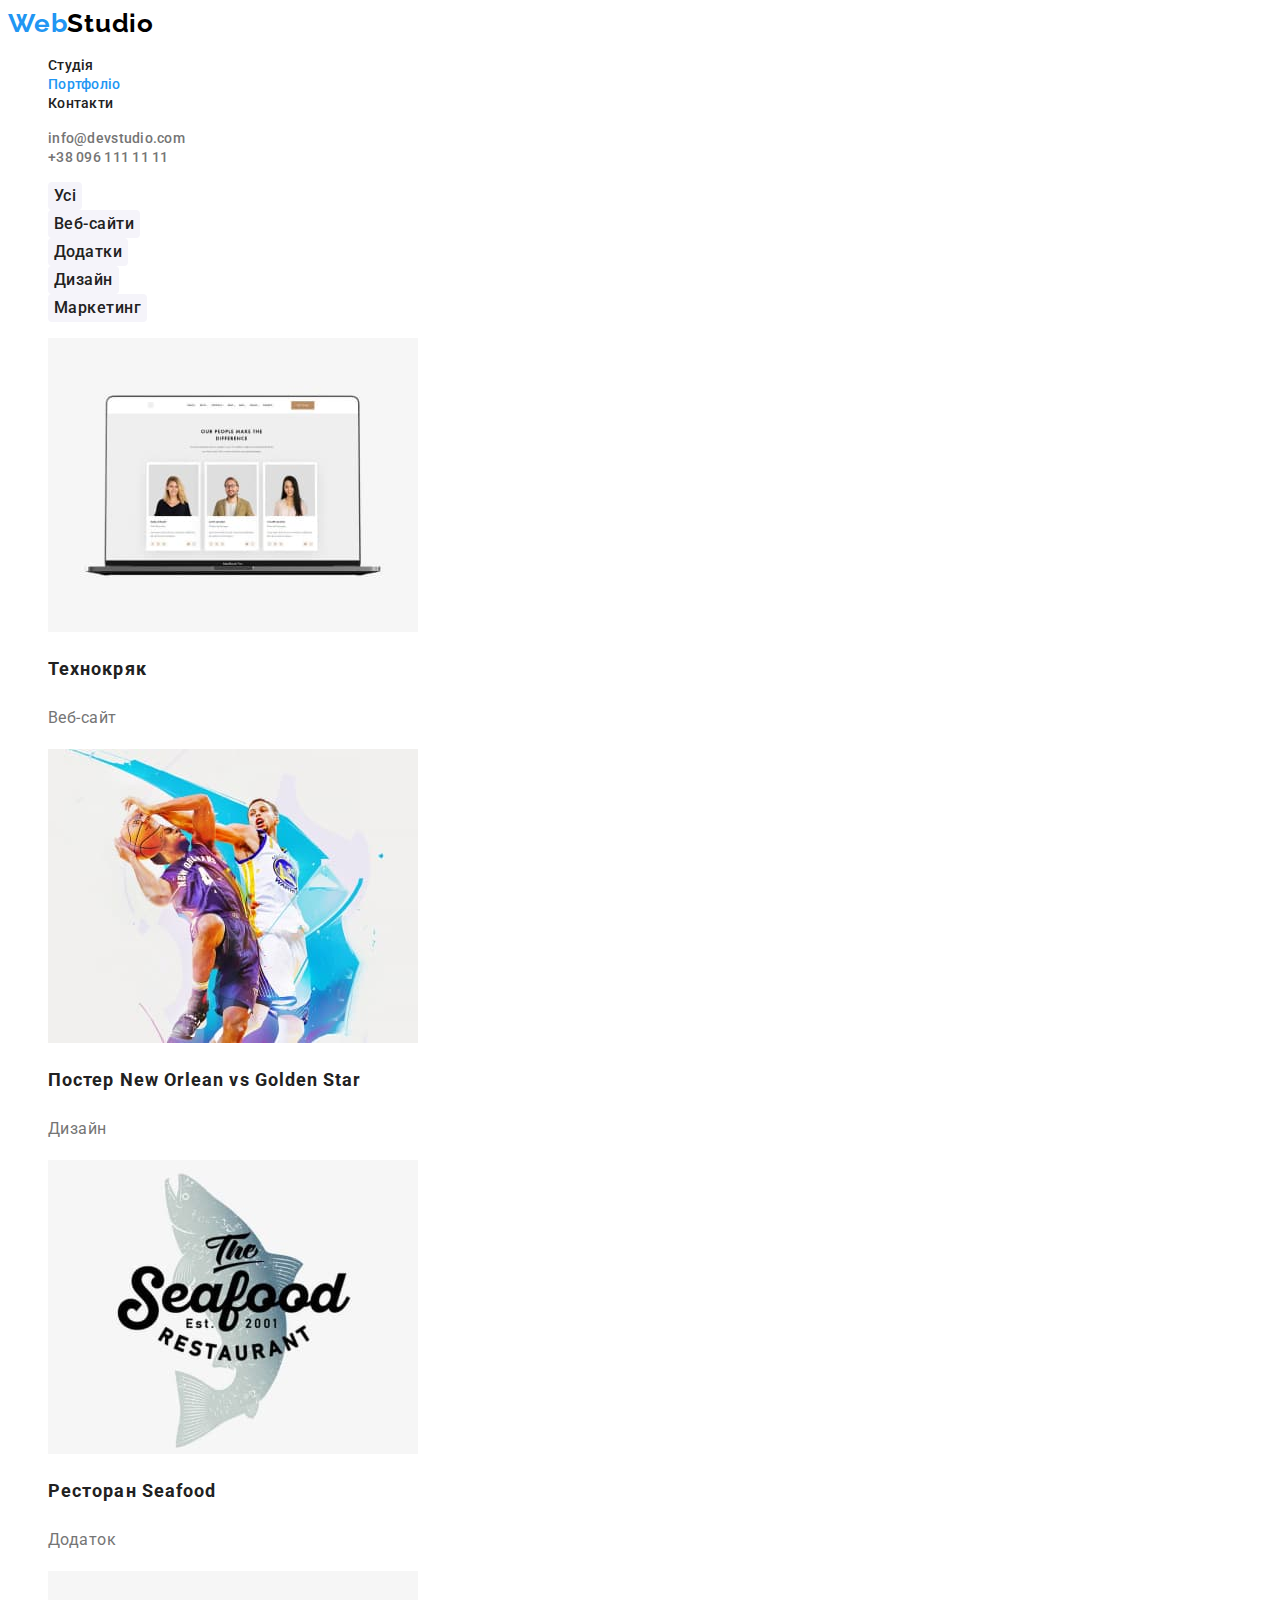
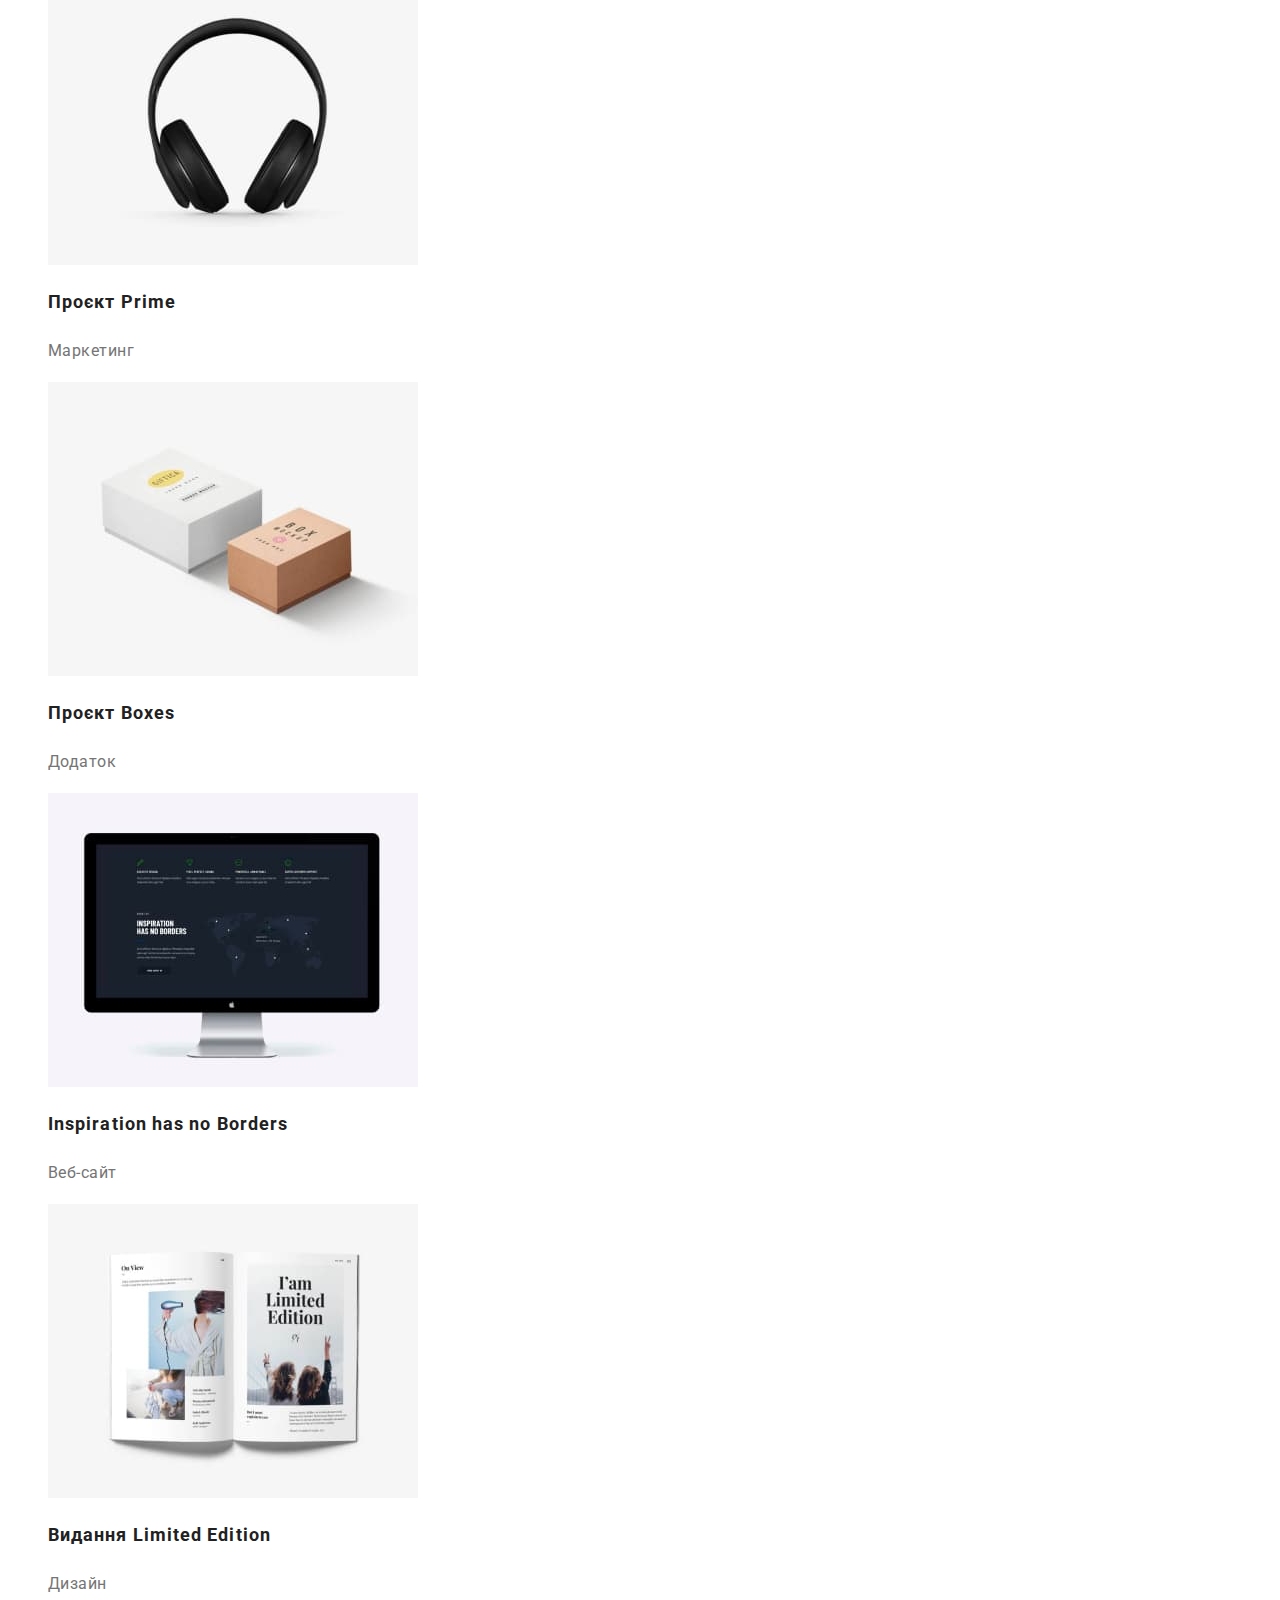
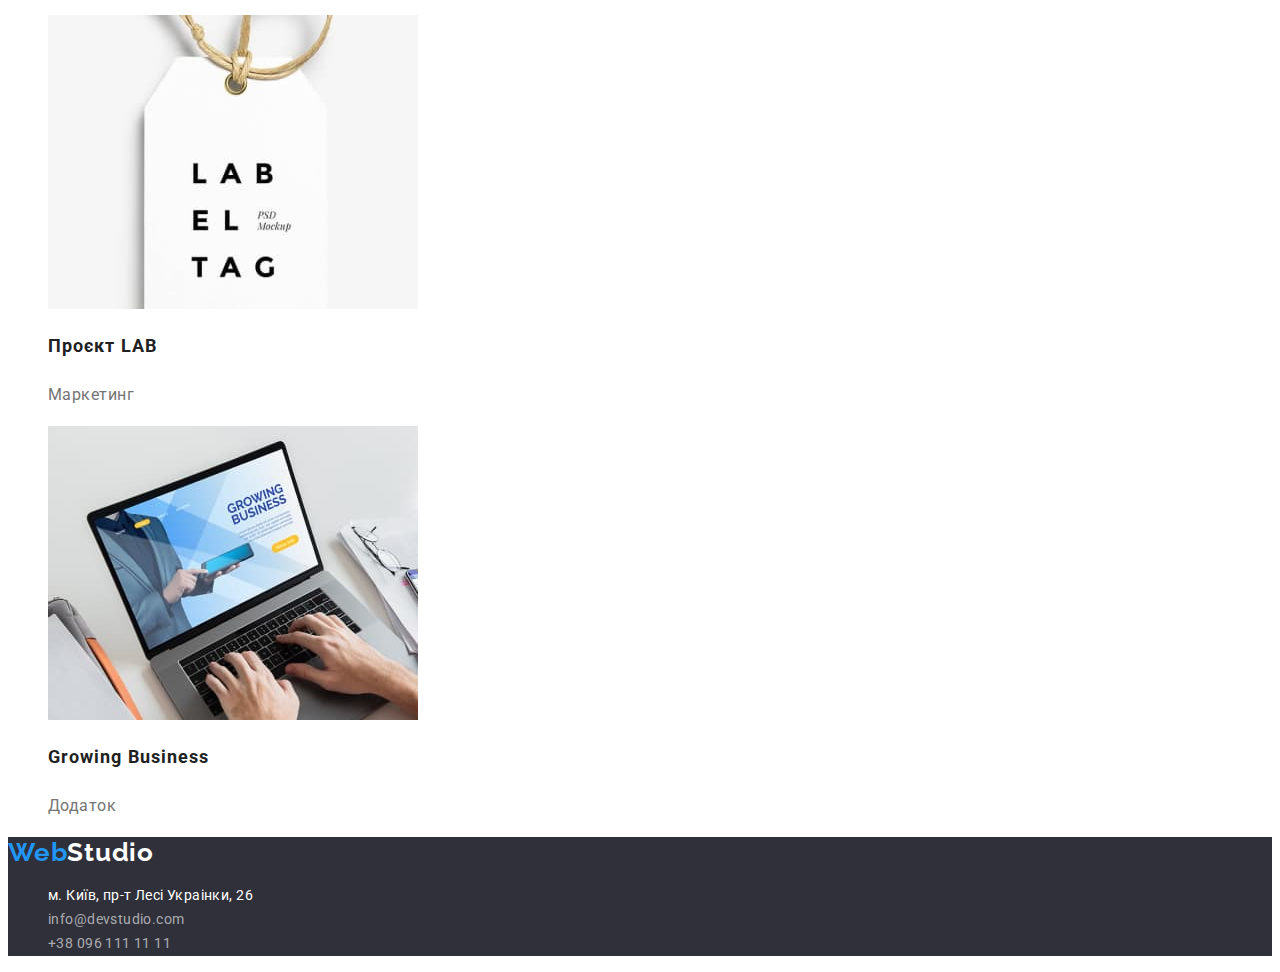
==== portfolio.html @ dc6ec69b "Initial commit" ====
<!DOCTYPE html>
<html lang="uk">
  <head>
    <meta charset="UTF-8" >
    <meta http-equiv="X-UA-Compatible" content="IE=edge" >
    <meta name="viewport" content="width=device-width, initial-scale=1.0" >
    <title>Portfolio</title>
    <link rel="preconnect" href="https://fonts.googleapis.com" >
    <link rel="preconnect" href="https://fonts.gstatic.com" crossorigin >
    <link
      href="https://fonts.googleapis.com/css2?family=Raleway:wght@700&family=Roboto:wght@400;500;700;900&display=swap"
      rel="stylesheet"
    >
    <link rel="stylesheet" href="./css/styles.css" >
  </head>

  <body>
    <header class="hat">
      <nav>
        <a href="./index.html" class="logo"
          >Web<span class="black-studio">Studio</span></a
        >
        <ul class="site-nav list">
          <li><a href="./index.html" class="link">Студія</a></li>
          <li><a href="./portfolio.html" class="link current">Портфоліо</a></li>
          <li><a href="#" class="link">Контакти</a></li>
        </ul>
      </nav>
      <ul class="list">
        <li>
          <a href="mailto:info@devstudio.com" lang="en" class="link"
            >info@devstudio.com</a
          >
        </li>
        <li><a href="tel:+380961111111" class="link">+38 096 111 11 11</a></li>
      </ul>
    </header>
    <main>
      <section class="portfolio">
        <h1 class="section-title visually-hidden">Наші проєкти</h1>
        <ul class="list">
          <li><button type="button" class="button">Усі</button></li>
          <li><button type="button" class="button">Веб-сайти</button></li>
          <li><button type="button" class="button">Додатки</button></li>
          <li><button type="button" class="button">Дизайн</button></li>
          <li><button type="button" class="button">Маркетинг</button></li>
        </ul>
        <ul class="list">
          <li class="portfolio-card">
            <a href="" class="portfolio-link">
              <img
                src="./images/tehnokriak.jpg"
                alt="на фото відкритий ноутбук на якому зображено дві жінки та чоловік"
                width="370"
                height="294"
              >
              <h2 class="portfolio-title">Технокряк</h2>
              <p class="portfolio-text">Веб-сайт</p>
            </a>
          </li>
          <li class="portfolio-card">
            <a href="" class="portfolio-link">
              <img
                src="./images/poster-new-orlean-vs-golden-star.jpg"
                alt="на фото зображено постер з двома баскетболістами"
                width="370"
                height="294"
              >
              <h2 class="portfolio-title">Постер New Orlean vs Golden Star</h2>
              <p class="portfolio-text">Дизайн</p>
            </a>
          </li>
          <li class="portfolio-card">
            <a href="" class="portfolio-link">
              <img
                src="./images/restaurant-seafood.jpg"
                alt="на фото зображено рибу та назву ресторану"
                width="370"
                height="294"
              >
              <h2 class="portfolio-title">Ресторан Seafood</h2>
              <p class="portfolio-text">Додаток</p>
            </a>
          </li>
          <li class="portfolio-card">
            <a href="" class="portfolio-link">
              <img
                src="./images/project-prime.jpg"
                alt="на фото зображені бездротові навушники"
                width="370"
                height="294"
              >
              <h2 class="portfolio-title">Проєкт Prime</h2>
              <p class="portfolio-text">Маркетинг</p>
            </a>
          </li>
          <li class="portfolio-card">
            <a href="" class="portfolio-link">
              <img
                src="./images/project-boxes.jpg"
                alt="на фото зображено біла і коричнева коробки"
                width="370"
                height="294"
              >
              <h2 class="portfolio-title">Проєкт Boxes</h2>
              <p class="portfolio-text">Додаток</p>
            </a>
          </li>
          <li class="portfolio-card">
            <a href="" class="portfolio-link">
              <img
                src="./images/inspiration-has-no-borders.jpg"
                alt="на фото монітор apple на якому зображено карту світу"
                width="370"
                height="294"
              >
              <h2 class="portfolio-title">Inspiration has no Borders</h2>
              <p class="portfolio-text">Веб-сайт</p>
            </a>
          </li>
          <li class="portfolio-card">
            <a href="" class="portfolio-link">
              <img
                src="./images/publishing-house-limited-edition.jpg"
                alt="на фото відкрита книга"
                width="370"
                height="294"
              >
              <h2 class="portfolio-title">Видання Limited Edition</h2>
              <p class="portfolio-text">Дизайн</p>
            </a>
          </li>
          <li class="portfolio-card">
            <a href="" class="portfolio-link">
              <img
                src="./images/project-lab.jpg"
                alt="на фото зображена паперова лейба з написом LAB EL TAG"
                width="370"
                height="294"
              >
              <h2 class="portfolio-title">Проєкт LAB</h2>
              <p class="portfolio-text">Маркетинг</p>
            </a>
          </li>
          <li class="portfolio-card">
            <a href="" class="portfolio-link">
              <img
                src="./images/growing-business.jpg"
                alt="на фото ноутбук на якому відкрито сайт Growing Business"
                width="370"
                height="294"
              >
              <h2 class="portfolio-title">Growing Business</h2>
              <p class="portfolio-text">Додаток</p>
            </a>
          </li>
        </ul>
      </section>
    </main>
    <footer class="floor">
      <a href="./index.html" class="logo"
        >Web<span class="white-studio">Studio</span></a
      >
      <address class="contacts">
        <ul class="list">
          <li>
            <a
              href="https://goo.gl/maps/CPtrU1FHBa2aNyZL9"
              target="_blank"
              rel="noopener noreferrer nofollow"
              class="link highlighter"
              >м. Київ, пр-т Лесі Украінки, 26</a
            >
          </li>
          <li>
            <a href="mailto:info@devstudio.com" lang="en" class="link"
              >info@devstudio.com</a
            >
          </li>
          <li>
            <a href="tel:+380961111111" class="link">+38 096 111 11 11</a>
          </li>
        </ul>
      </address>
    </footer>
  </body>
</html>
---- css/styles.css ----
:root {
    --primary-text-color: #757575;
    --title-text-color: #212121;
    --accent-color: #2196F3;
    --text-and-primary-bg-white-color: #FFFFFF;
    --second-bg-color: #2F303A;
    --black-text-color-logo: #000000;
    --buttons-and-bg-color:#F5F4FA;
    --hero-button-active: #188CE8;
}

body {
    color: var(--primary-text-color);
    background-color: var(--text-and-primary-bg-white-color);
    font-family: 'Roboto', sans-serif;
}
.list {
    list-style: none;
}

/* ----------------------------------------шапка--------------- */

.hat {
    background-color: var(--text-and-primary-bg-white-color);
}

.logo {
    color: var(--accent-color);
    font-family: 'Raleway', sans-serif;
    font-weight: 700; 
    font-size: 26px;
    line-height: 1.19;
    letter-spacing: 0.03em;
    text-decoration: none;
}
.black-studio {
    color: var(--black-text-color-logo);
}  

/*------------------------------------------site nav header ------------------*/

.link {
    color: var(--primary-text-color);
    font-weight: 500;
    font-size: 14px;
    line-height: 1.14;
    letter-spacing: 0.02em;
    text-decoration: none;
} 
.site-nav .link {
    color: var(--title-text-color);
}

/* ----------------------------------------links footer----------------- */

.contacts .link {
    color: rgba(255, 255, 255, 0.6);
    font-weight: 400;
    line-height: 1.71;
    letter-spacing: 0.03em;
}
.contacts .highlighter {
    color: var(--text-and-primary-bg-white-color);
}
.site-nav .link.current,
.link:hover,
.link:focus {
    color: var(--accent-color);
}

/* ------------------------------------------------hero------------- */

.hero {
    background-color: var(--second-bg-color);
    }
.hero-title{
    color: var(--text-and-primary-bg-white-color);
    font-weight: 900;
    font-size: 44px;
    line-height: 1.36;
    letter-spacing: 0.06em;
    text-align: center;
    text-transform: uppercase;
}

/*------------------------------------------------кнопки--------------*/

.button {
    color: var(--title-text-color);
    background-color: var(--buttons-and-bg-color);
    font-family: inherit;
    font-weight: 500;
    font-size: 16px;
    line-height: 1.63;
    text-align: center;
    letter-spacing: 0.03em;
    border-radius: 4px;
    border: none;
    cursor: pointer;
}
.hero-button {
    color: var(--text-and-primary-bg-white-color);
    background-color: var(--accent-color);
    font-family: inherit;
    font-weight: 700;
    font-size: 16px;
    line-height: 1.88;
    letter-spacing: 0.06em;
    border-radius: 4px;
    border: none;
    cursor: pointer;
}
.hero-button:active {
    background-color: var(--hero-button-active);
}
.button:hover,
.button:focus {
    color: var(--text-and-primary-bg-white-color);
    background-color: var(--accent-color);
}

/* ----------------------------------секції та заголовки-секцій----------*/

.section-title {
    color: var(--title-text-color);
    font-size: 36px;
    line-height: 1.17;
    letter-spacing: 0.03em;
}

/* ----------------------------------------переваги------------- */

.visually-hidden {
    position: absolute;
    width: 1px;
    height: 1px;
    margin: 1px;
    border: 0;
    padding: 0;
    white-space: nowrap;
    clip-path: inset(100%);
    clip: rect(0 0 0 0);
    overflow: hidden;
}
.excellence-title {
    color: var(--title-text-color);
    font-size: 14px;
    line-height: 1.14;
    letter-spacing: 0.03em;
    text-transform: uppercase;
}
.excellence-text {
    color: var(--primary-text-color);
    font-weight: 400;
    font-size: 14px;
    line-height: 1.71;    
    letter-spacing: 0.03em;
}

/* ------------------------------------------команда--------------- */

.team {
    background-color: var(--buttons-and-bg-color);
}
.team-card {
    background-color: var(--text-and-primary-bg-white-color);
}
.team-title {
    color: var(--title-text-color);
    font-weight: 500;
    font-size: 16px;
    line-height: 1.19;
    text-align: center;
    letter-spacing: 0.03em;
}
.team-text {
    font-weight: 400;
    font-size: 16px;
    line-height: 1.19;
    text-align: center;
    letter-spacing: 0.03em;
}

/* --------------------------------------------підлога------------- */

.floor {
    background-color: var(--second-bg-color);
}
.white-studio {
    color: var(--text-and-primary-bg-white-color);
}
.contacts {
    font-style: normal;
}

/* page portfolio.html */

.portfolio-link { 
    text-decoration: none;
}
.portfolio-title {
    color: var(--title-text-color);
    font-size: 18px;
    line-height: 2;
    letter-spacing: 0.06em;
}
.portfolio-text {
    color: var(--primary-text-color);
    line-height: 1.88;
    letter-spacing: 0.03em;
}
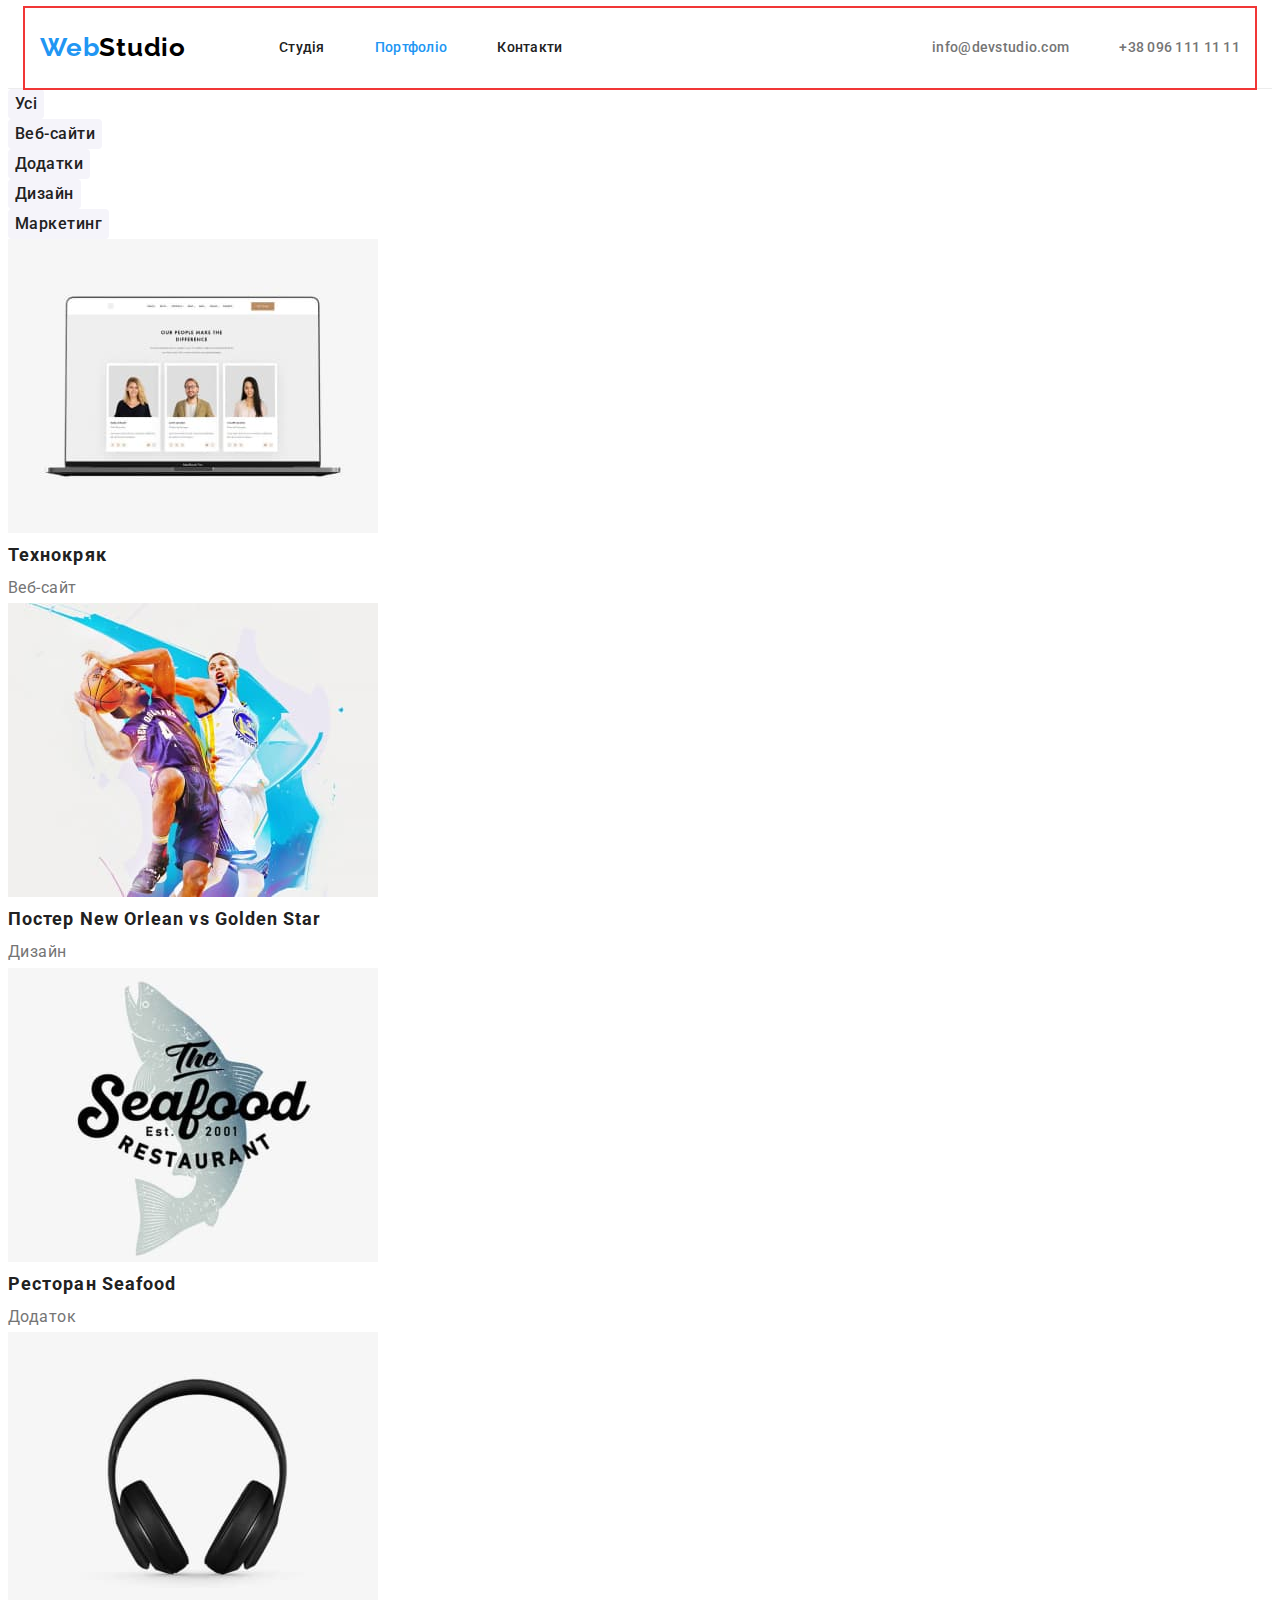
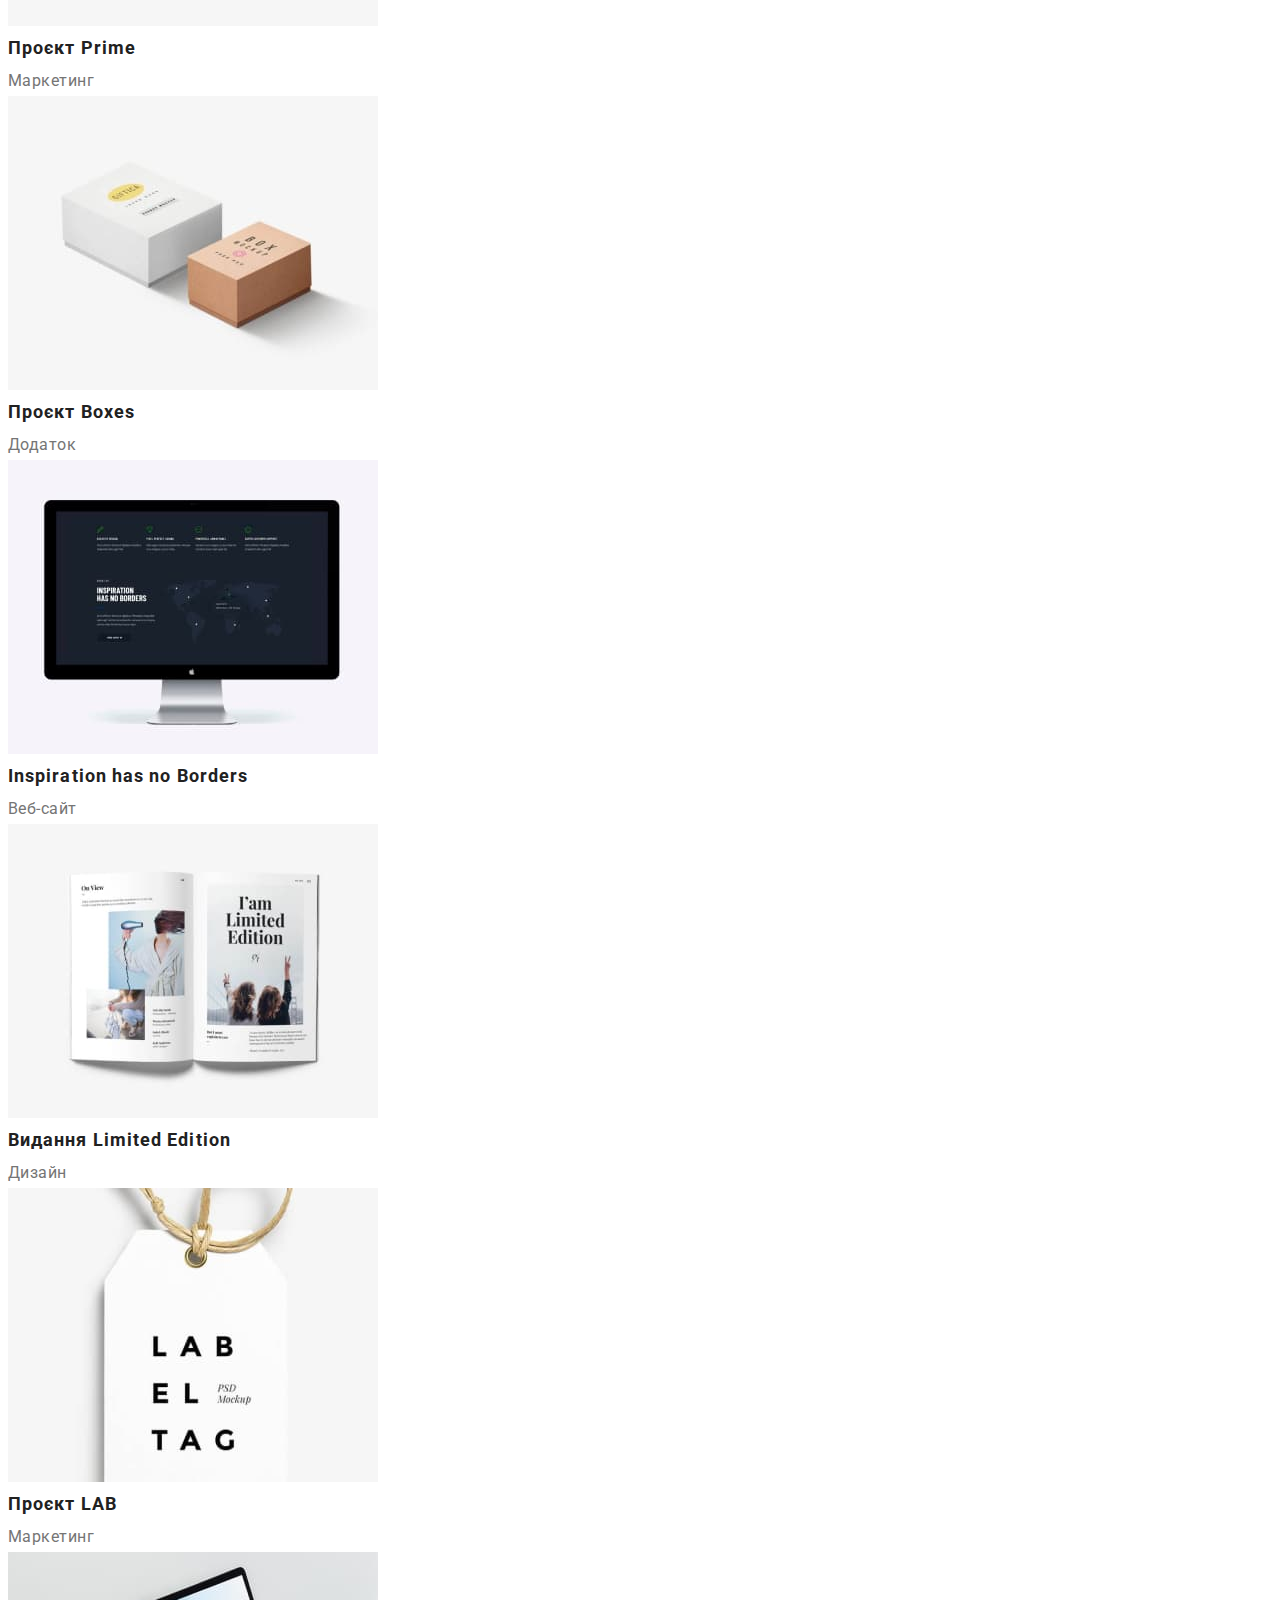
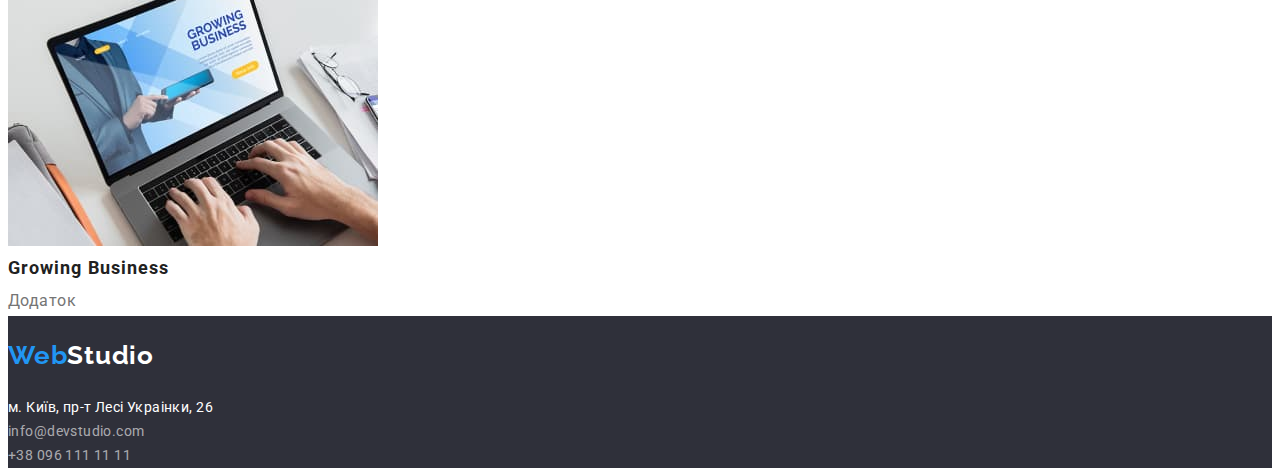
==== commit a8bdfd39: "css header" ====
--- a/portfolio.html
+++ b/portfolio.html
@@ -11,29 +11,30 @@
       href="https://fonts.googleapis.com/css2?family=Raleway:wght@700&family=Roboto:wght@400;500;700;900&display=swap"
       rel="stylesheet"
     >
+    <link rel="stylesheet" href="https://cdnjs.cloudflare.com/ajax/libs/modern-normalize/1.1.0/modern-normalize.min.css"
+      integrity="sha512-wpPYUAdjBVSE4KJnH1VR1HeZfpl1ub8YT/NKx4PuQ5NmX2tKuGu6U/JRp5y+Y8XG2tV+wKQpNHVUX03MfMFn9Q=="
+      crossorigin="anonymous" referrerpolicy="no-referrer" >
     <link rel="stylesheet" href="./css/styles.css" >
   </head>
 
   <body>
     <header class="hat">
-      <nav>
-        <a href="./index.html" class="logo"
-          >Web<span class="black-studio">Studio</span></a
-        >
-        <ul class="site-nav list">
-          <li><a href="./index.html" class="link">Студія</a></li>
-          <li><a href="./portfolio.html" class="link current">Портфоліо</a></li>
-          <li><a href="#" class="link">Контакти</a></li>
+      <div class="container line">
+        <nav class="logo-nav">
+          <a href="./index.html" class="logo">Web<span class="black-studio">Studio</span></a>
+          <ul class="site-nav list">
+            <li class="item"><a href="./index.html" class="link">Студія</a></li>
+            <li class="item"><a href="./portfolio.html" class="link current">Портфоліо</a></li>
+            <li class="item"><a href="#" class="link">Контакти</a></li>
+          </ul>
+        </nav>
+        <ul class="hat-right list">
+          <li class="item">
+            <a href="mailto:info@devstudio.com" lang="en" class="link">info@devstudio.com</a>
+          </li>
+          <li class="item"><a href="tel:+380961111111" class="link">+38 096 111 11 11</a></li>
         </ul>
-      </nav>
-      <ul class="list">
-        <li>
-          <a href="mailto:info@devstudio.com" lang="en" class="link"
-            >info@devstudio.com</a
-          >
-        </li>
-        <li><a href="tel:+380961111111" class="link">+38 096 111 11 11</a></li>
-      </ul>
+      </div>
     </header>
     <main>
       <section class="portfolio">
--- a/css/styles.css
+++ b/css/styles.css
@@ -14,17 +14,47 @@
     background-color: var(--text-and-primary-bg-white-color);
     font-family: 'Roboto', sans-serif;
 }
+
+h1,
+h2,
+h3,
+p,
+ul {
+    margin-top: 0;
+    margin-bottom: 0;
+}
+
+.container {
+    margin-left: auto;
+    margin-right: auto;
+    width: 1200px;
+    padding-left: 15px;
+    padding-right: 15px;
+    
+    outline: 2px solid rgb(241, 54, 54); 
+}
+
 .list {
     list-style: none;
+    padding: 0;
+    margin: 0;
 }
 
 /* ----------------------------------------шапка--------------- */
 
 .hat {
+    border-bottom-width: 1px;
+    border-bottom-style: solid;
+    border-bottom-color: #ECECEC;
+    
     background-color: var(--text-and-primary-bg-white-color);
 }
 
 .logo {
+    display: block;
+    padding-top: 24px;
+    padding-bottom: 25px;
+
     color: var(--accent-color);
     font-family: 'Raleway', sans-serif;
     font-weight: 700; 
@@ -37,8 +67,14 @@
     color: var(--black-text-color-logo);
 }  
 
-/*------------------------------------------site nav header ------------------*/
-
+/*------------------------------------------site nav & hat-right header ------------------*/
+.line {
+    display: flex;
+    /* align-items: center; */
+}
+.container .logo-nav {
+    display: flex;
+}
 .link {
     color: var(--primary-text-color);
     font-weight: 500;
@@ -47,8 +83,33 @@
     letter-spacing: 0.02em;
     text-decoration: none;
 } 
+.site-nav {
+    display: flex;
+    align-items: center;
+    margin-left: 93px;
+}
+.site-nav .item+.item {
+    margin-left: 50px;
+}
 .site-nav .link {
-    color: var(--title-text-color);
+    display: block;
+    padding-top: 32px;
+    padding-bottom: 32px;
+    color: var(--title-text-color);
+}
+.hat-right {
+    display: flex;
+    align-items: center;
+    margin-left: auto;
+}
+.hat-right .item +.item{
+    margin-left: 50px;
+}
+
+.hat-right .link {
+    display: block;
+    padding-top: 32px;
+    padding-bottom: 32px;
 }
 
 /* ----------------------------------------links footer----------------- */
@@ -71,43 +132,58 @@
 /* ------------------------------------------------hero------------- */
 
 .hero {
+    padding-top: 200px;
+    padding-bottom: 200px;
+    
     background-color: var(--second-bg-color);
+    text-align: center;
     }
+
 .hero-title{
+    margin-top: 0;
+    margin-bottom: 30px;
+    
     color: var(--text-and-primary-bg-white-color);
     font-weight: 900;
     font-size: 44px;
     line-height: 1.36;
     letter-spacing: 0.06em;
-    text-align: center;
     text-transform: uppercase;
 }
 
 /*------------------------------------------------кнопки--------------*/
 
 .button {
+    display: inline-block;
+    border: 1px solid transparent;
+    border-radius: 4px;
+    
     color: var(--title-text-color);
     background-color: var(--buttons-and-bg-color);
+
     font-family: inherit;
     font-weight: 500;
     font-size: 16px;
     line-height: 1.63;
     text-align: center;
     letter-spacing: 0.03em;
+    cursor: pointer;
+}
+.hero-button {
+    display: inline-block;
+    border: none;
     border-radius: 4px;
-    border: none;
-    cursor: pointer;
-}
-.hero-button {
+    min-width: 216px;
+    padding: 10px 32px;
+    
     color: var(--text-and-primary-bg-white-color);
     background-color: var(--accent-color);
+
     font-family: inherit;
     font-weight: 700;
     font-size: 16px;
     line-height: 1.88;
     letter-spacing: 0.06em;
-    border-radius: 4px;
-    border: none;
     cursor: pointer;
 }
 .hero-button:active {
@@ -120,6 +196,15 @@
 }
 
 /* ----------------------------------секції та заголовки-секцій----------*/
+
+.section {
+    padding-top: 94px;
+    padding-bottom: 94px;
+}
+.section.top-padding {
+    padding-top: 94px;
+    padding-bottom: 0;
+}
 
 .section-title {
     color: var(--title-text-color);
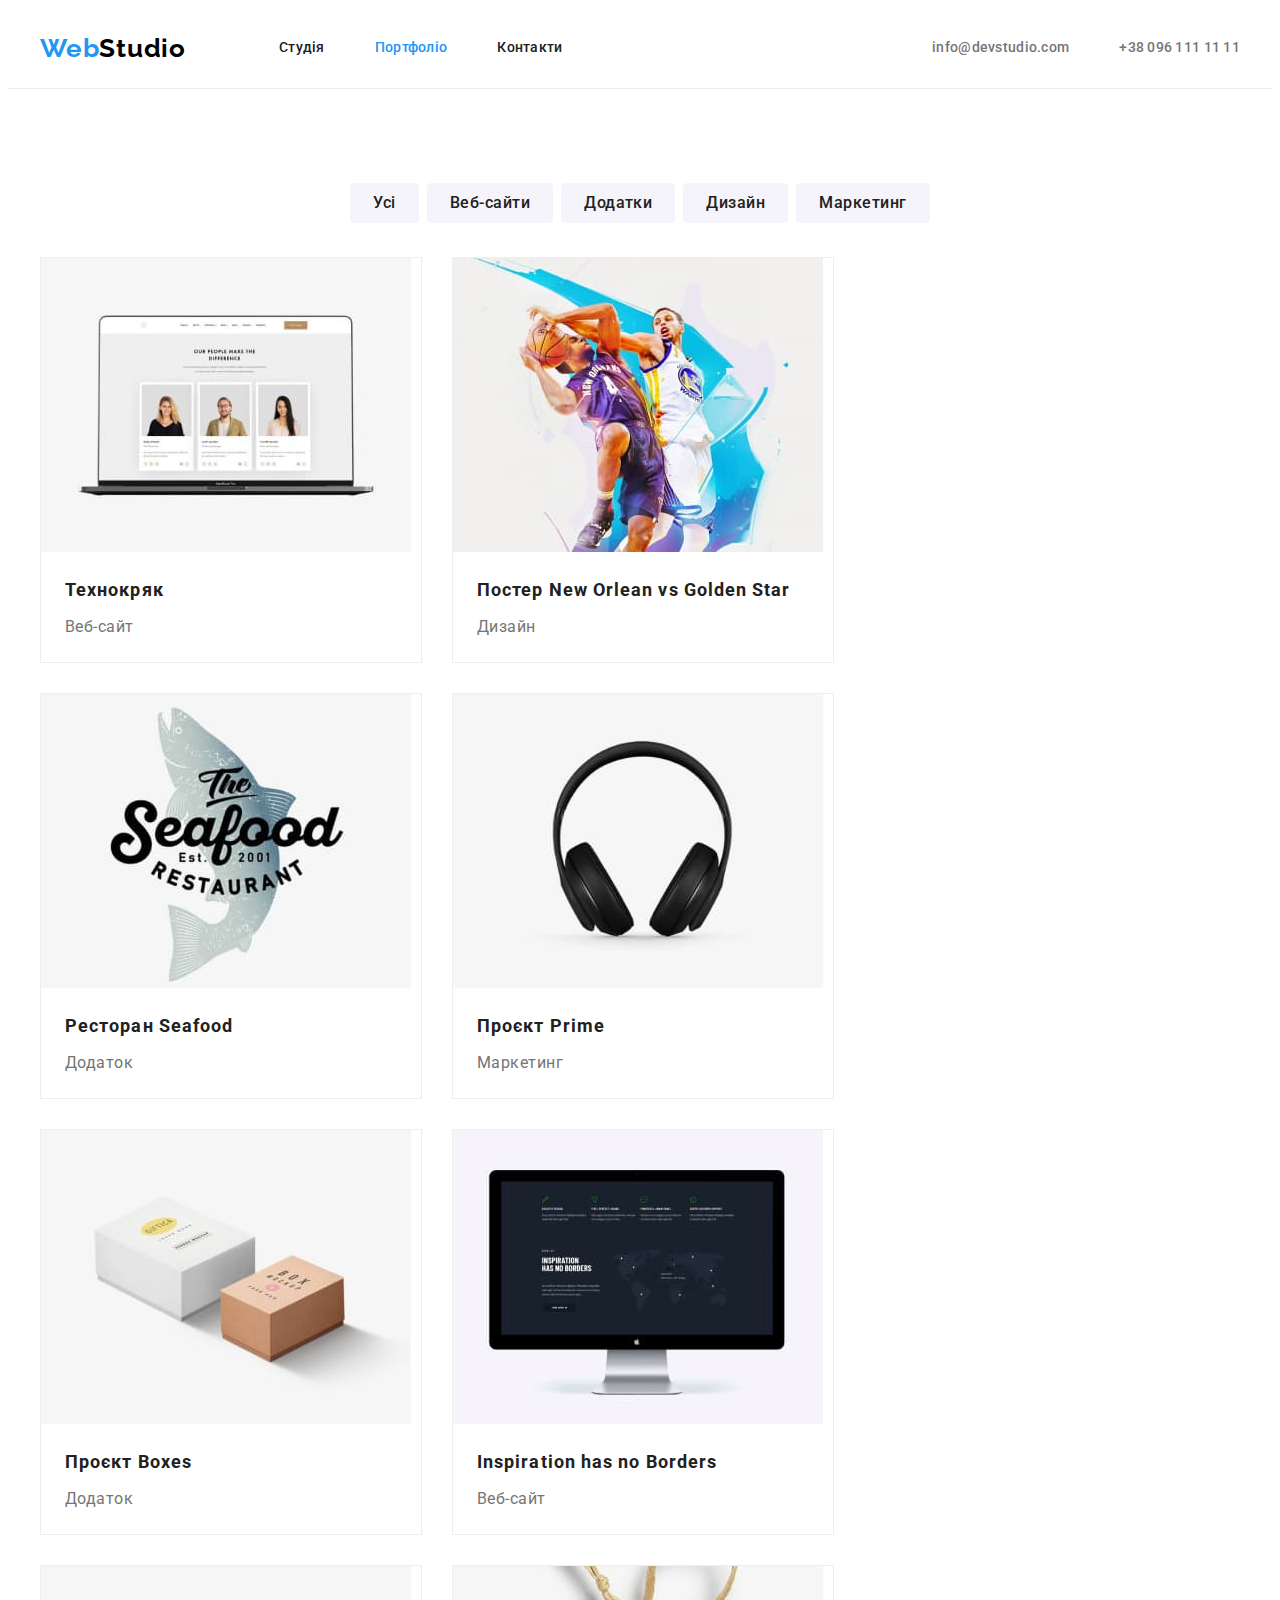
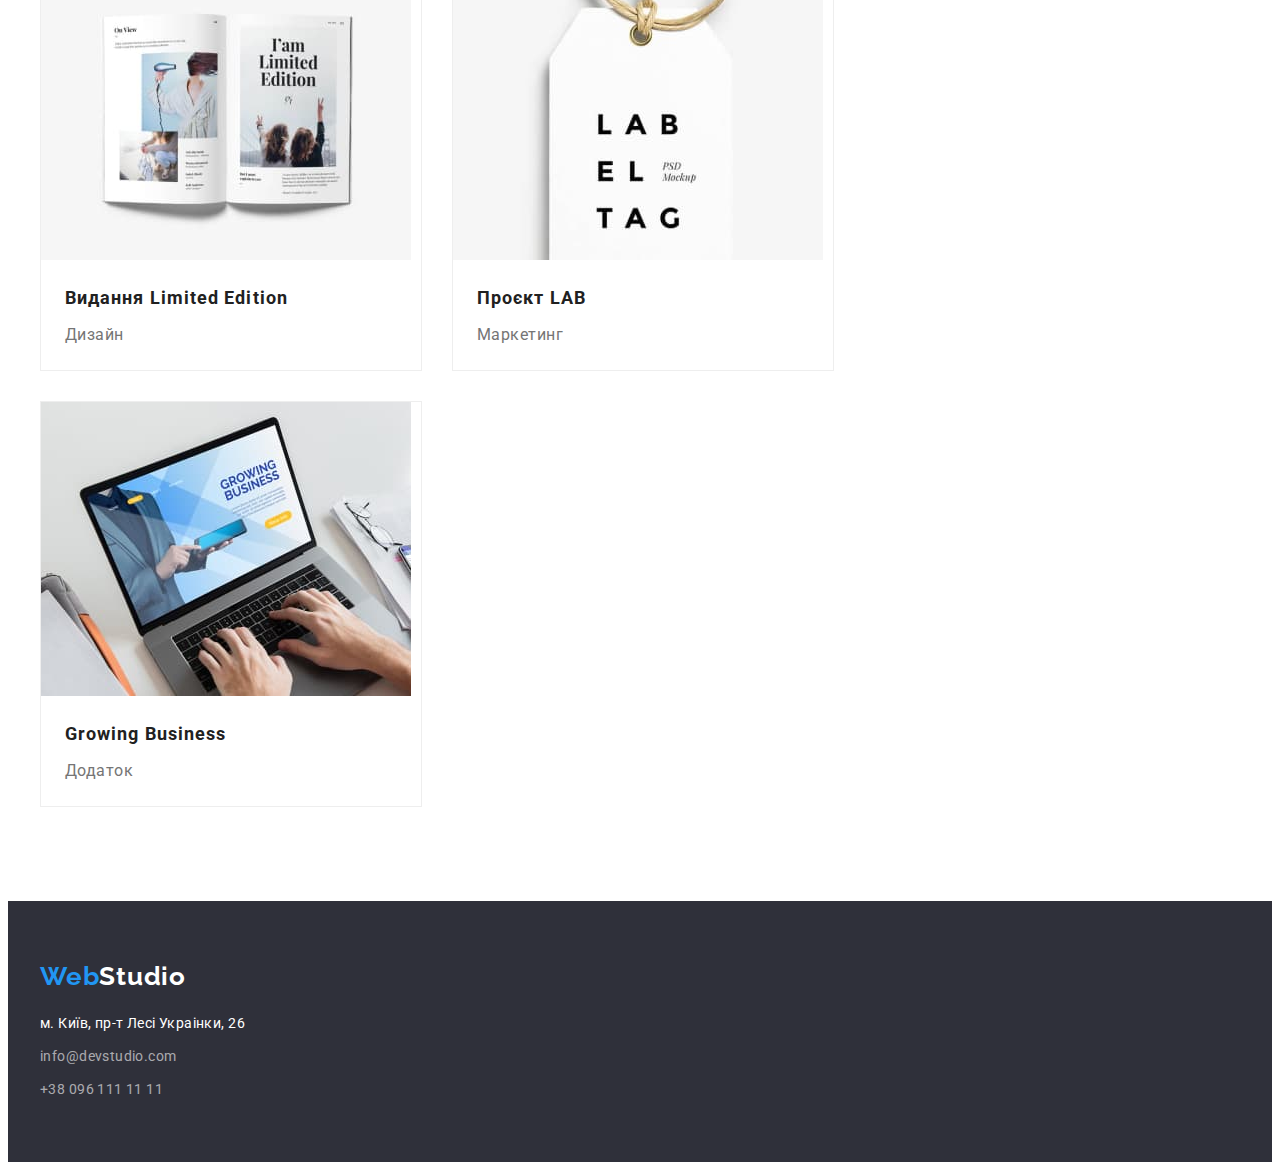
==== commit 6afb5d66: "I think done" ====
--- a/portfolio.html
+++ b/portfolio.html
@@ -37,152 +37,156 @@
       </div>
     </header>
     <main>
-      <section class="portfolio">
-        <h1 class="section-title visually-hidden">Наші проєкти</h1>
-        <ul class="list">
-          <li><button type="button" class="button">Усі</button></li>
-          <li><button type="button" class="button">Веб-сайти</button></li>
-          <li><button type="button" class="button">Додатки</button></li>
-          <li><button type="button" class="button">Дизайн</button></li>
-          <li><button type="button" class="button">Маркетинг</button></li>
-        </ul>
-        <ul class="list">
-          <li class="portfolio-card">
-            <a href="" class="portfolio-link">
-              <img
-                src="./images/tehnokriak.jpg"
-                alt="на фото відкритий ноутбук на якому зображено дві жінки та чоловік"
-                width="370"
-                height="294"
-              >
-              <h2 class="portfolio-title">Технокряк</h2>
-              <p class="portfolio-text">Веб-сайт</p>
-            </a>
-          </li>
-          <li class="portfolio-card">
-            <a href="" class="portfolio-link">
-              <img
-                src="./images/poster-new-orlean-vs-golden-star.jpg"
-                alt="на фото зображено постер з двома баскетболістами"
-                width="370"
-                height="294"
-              >
-              <h2 class="portfolio-title">Постер New Orlean vs Golden Star</h2>
-              <p class="portfolio-text">Дизайн</p>
-            </a>
-          </li>
-          <li class="portfolio-card">
-            <a href="" class="portfolio-link">
-              <img
-                src="./images/restaurant-seafood.jpg"
-                alt="на фото зображено рибу та назву ресторану"
-                width="370"
-                height="294"
-              >
-              <h2 class="portfolio-title">Ресторан Seafood</h2>
-              <p class="portfolio-text">Додаток</p>
-            </a>
-          </li>
-          <li class="portfolio-card">
-            <a href="" class="portfolio-link">
-              <img
-                src="./images/project-prime.jpg"
-                alt="на фото зображені бездротові навушники"
-                width="370"
-                height="294"
-              >
-              <h2 class="portfolio-title">Проєкт Prime</h2>
-              <p class="portfolio-text">Маркетинг</p>
-            </a>
-          </li>
-          <li class="portfolio-card">
-            <a href="" class="portfolio-link">
-              <img
-                src="./images/project-boxes.jpg"
-                alt="на фото зображено біла і коричнева коробки"
-                width="370"
-                height="294"
-              >
-              <h2 class="portfolio-title">Проєкт Boxes</h2>
-              <p class="portfolio-text">Додаток</p>
-            </a>
-          </li>
-          <li class="portfolio-card">
-            <a href="" class="portfolio-link">
-              <img
-                src="./images/inspiration-has-no-borders.jpg"
-                alt="на фото монітор apple на якому зображено карту світу"
-                width="370"
-                height="294"
-              >
-              <h2 class="portfolio-title">Inspiration has no Borders</h2>
-              <p class="portfolio-text">Веб-сайт</p>
-            </a>
-          </li>
-          <li class="portfolio-card">
-            <a href="" class="portfolio-link">
-              <img
-                src="./images/publishing-house-limited-edition.jpg"
-                alt="на фото відкрита книга"
-                width="370"
-                height="294"
-              >
-              <h2 class="portfolio-title">Видання Limited Edition</h2>
-              <p class="portfolio-text">Дизайн</p>
-            </a>
-          </li>
-          <li class="portfolio-card">
-            <a href="" class="portfolio-link">
-              <img
-                src="./images/project-lab.jpg"
-                alt="на фото зображена паперова лейба з написом LAB EL TAG"
-                width="370"
-                height="294"
-              >
-              <h2 class="portfolio-title">Проєкт LAB</h2>
-              <p class="portfolio-text">Маркетинг</p>
-            </a>
-          </li>
-          <li class="portfolio-card">
-            <a href="" class="portfolio-link">
-              <img
-                src="./images/growing-business.jpg"
-                alt="на фото ноутбук на якому відкрито сайт Growing Business"
-                width="370"
-                height="294"
-              >
-              <h2 class="portfolio-title">Growing Business</h2>
-              <p class="portfolio-text">Додаток</p>
-            </a>
-          </li>
-        </ul>
+      <section class="section portfolio">
+        <div class="container">
+          <h1 class="section-title visually-hidden">Наші проєкти</h1>
+          <ul class="list buttons">
+            <li class="item"><button type="button" class="button">Усі</button></li>
+            <li class="item"><button type="button" class="button">Веб-сайти</button></li>
+            <li class="item"><button type="button" class="button">Додатки</button></li>
+            <li class="item"><button type="button" class="button">Дизайн</button></li>
+            <li class="item"><button type="button" class="button">Маркетинг</button></li>
+          </ul>
+          <ul class="list set-card">
+            <li class="portfolio-card">
+              <a href="" class="portfolio-link">
+                <img src="./images/tehnokriak.jpg" 
+                     alt="на фото відкритий ноутбук на якому зображено дві жінки та чоловік"
+                     width="370" 
+                     height="294"
+                     class="foto">
+                <div class="card-foot">
+                  <h2 class="portfolio-title">Технокряк</h2>
+                  <p class="portfolio-text">Веб-сайт</p>
+                </div>
+              </a>
+            </li>
+            <li class="portfolio-card">
+              <a href="" class="portfolio-link">
+                <img src="./images/poster-new-orlean-vs-golden-star.jpg" 
+                     alt="на фото зображено постер з двома баскетболістами"
+                     width="370" 
+                     height="294"
+                     class="foto">
+                <div class="card-foot">
+                  <h2 class="portfolio-title">Постер New Orlean vs Golden Star</h2>
+                  <p class="portfolio-text">Дизайн</p>
+                </div>
+              </a>
+            </li>
+            <li class="portfolio-card">
+              <a href="" class="portfolio-link">
+                <img src="./images/restaurant-seafood.jpg" 
+                     alt="на фото зображено рибу та назву ресторану" 
+                     width="370"
+                     height="294"
+                     class="foto">
+                <div class="card-foot">
+                  <h2 class="portfolio-title">Ресторан Seafood</h2>
+                  <p class="portfolio-text">Додаток</p>
+                </div>
+              </a>
+            </li>
+            <li class="portfolio-card">
+              <a href="" class="portfolio-link">
+                <img src="./images/project-prime.jpg" 
+                     alt="на фото зображені бездротові навушники" 
+                     width="370" 
+                     height="294"
+                     class="foto">
+                <div class="card-foot">
+                  <h2 class="portfolio-title">Проєкт Prime</h2>
+                  <p class="portfolio-text">Маркетинг</p>
+                </div>
+              </a>
+            </li>
+            <li class="portfolio-card">
+              <a href="" class="portfolio-link">
+                <img src="./images/project-boxes.jpg" 
+                     alt="на фото зображено біла і коричнева коробки" 
+                     width="370" 
+                     height="294"
+                     class="foto">
+                <div class="card-foot">
+                  <h2 class="portfolio-title">Проєкт Boxes</h2>
+                  <p class="portfolio-text">Додаток</p>
+                </div>
+              </a>
+            </li>
+            <li class="portfolio-card">
+              <a href="" class="portfolio-link">
+                <img src="./images/inspiration-has-no-borders.jpg" 
+                     alt="на фото монітор apple на якому зображено карту світу"
+                     width="370" 
+                     height="294"
+                     class="foto">
+                <div class="card-foot">
+                  <h2 class="portfolio-title">Inspiration has no Borders</h2>
+                  <p class="portfolio-text">Веб-сайт</p>
+                </div>
+              </a>
+            </li>
+            <li class="portfolio-card">
+              <a href="" class="portfolio-link">
+                <img src="./images/publishing-house-limited-edition.jpg" 
+                     alt="на фото відкрита книга" 
+                     width="370" 
+                     height="294"
+                     class="foto">
+                <div class="card-foot">
+                  <h2 class="portfolio-title">Видання Limited Edition</h2>
+                  <p class="portfolio-text">Дизайн</p>
+                </div>
+              </a>
+            </li>
+            <li class="portfolio-card">
+              <a href="" class="portfolio-link">
+                <img src="./images/project-lab.jpg" 
+                     alt="на фото зображена паперова лейба з написом LAB EL TAG" 
+                     width="370"
+                     height="294"
+                     class="foto">
+                <div class="card-foot">
+                  <h2 class="portfolio-title">Проєкт LAB</h2>
+                  <p class="portfolio-text">Маркетинг</p>
+                </div>
+              </a>
+            </li>
+            <li class="portfolio-card">
+              <a href="" class="portfolio-link">
+                <img src="./images/growing-business.jpg" 
+                     alt="на фото ноутбук на якому відкрито сайт Growing Business"
+                     width="370" 
+                     height="294"
+                     class="foto">
+                <div class="card-foot">
+                  <h2 class="portfolio-title">Growing Business</h2>
+                  <p class="portfolio-text">Додаток</p>
+                </div>
+              </a>
+            </li>
+          </ul>
+        </div>
       </section>
     </main>
     <footer class="floor">
-      <a href="./index.html" class="logo"
-        >Web<span class="white-studio">Studio</span></a
-      >
-      <address class="contacts">
-        <ul class="list">
-          <li>
-            <a
-              href="https://goo.gl/maps/CPtrU1FHBa2aNyZL9"
-              target="_blank"
-              rel="noopener noreferrer nofollow"
-              class="link highlighter"
-              >м. Київ, пр-т Лесі Украінки, 26</a
-            >
-          </li>
-          <li>
-            <a href="mailto:info@devstudio.com" lang="en" class="link"
-              >info@devstudio.com</a
-            >
-          </li>
-          <li>
-            <a href="tel:+380961111111" class="link">+38 096 111 11 11</a>
-          </li>
-        </ul>
-      </address>
+      <div class="container">
+        <a href="./index.html" class="logo">Web<span class="white-studio">Studio</span></a>
+        <address class="contacts">
+          <ul class="list">
+            <li class="contacts-item">
+              <a href="https://goo.gl/maps/CPtrU1FHBa2aNyZL9" target="_blank" rel="noopener noreferrer nofollow"
+                class="link highlighter">м. Київ, пр-т Лесі Украінки, 26</a>
+            </li>
+            <li class="contacts-item">
+              <a href="mailto:info@devstudio.com" lang="en" class="link">info@devstudio.com</a>
+            </li>
+            <li class="contacts-item">
+              <a href="tel:+380961111111" class="link">+38 096 111 11 11</a>
+            </li>
+          </ul>
+        </address>
+      </div>
     </footer>
   </body>
 </html>
--- a/css/styles.css
+++ b/css/styles.css
@@ -22,6 +22,8 @@
 ul {
     margin-top: 0;
     margin-bottom: 0;
+    padding-top: 0;
+    padding-bottom: 0;
 }
 
 .container {
@@ -30,8 +32,6 @@
     width: 1200px;
     padding-left: 15px;
     padding-right: 15px;
-    
-    outline: 2px solid rgb(241, 54, 54); 
 }
 
 .list {
@@ -39,6 +39,11 @@
     padding: 0;
     margin: 0;
 }
+.foto {
+    display: block;
+    max-width: 100%;
+    height: auto;
+}
 
 /* ----------------------------------------шапка--------------- */
 
@@ -49,12 +54,9 @@
     
     background-color: var(--text-and-primary-bg-white-color);
 }
-
 .logo {
-    display: block;
-    padding-top: 24px;
-    padding-bottom: 25px;
-
+    display: inline-block;
+       
     color: var(--accent-color);
     font-family: 'Raleway', sans-serif;
     font-weight: 700; 
@@ -70,10 +72,10 @@
 /*------------------------------------------site nav & hat-right header ------------------*/
 .line {
     display: flex;
-    /* align-items: center; */
-}
-.container .logo-nav {
-    display: flex;
+}
+.logo-nav {
+    display: flex;
+    align-items: center;
 }
 .link {
     color: var(--primary-text-color);
@@ -141,7 +143,11 @@
 
 .hero-title{
     margin-top: 0;
+    margin-right: auto;
     margin-bottom: 30px;
+    margin-left: auto;
+    width: 696px;
+
     
     color: var(--text-and-primary-bg-white-color);
     font-weight: 900;
@@ -157,6 +163,10 @@
     display: inline-block;
     border: 1px solid transparent;
     border-radius: 4px;
+    padding-top: 6px;
+    padding-right: 22px;
+    padding-bottom: 6px;
+    padding-left: 22px;
     
     color: var(--title-text-color);
     background-color: var(--buttons-and-bg-color);
@@ -174,7 +184,10 @@
     border: none;
     border-radius: 4px;
     min-width: 216px;
-    padding: 10px 32px;
+    padding-top: 10px;
+    padding-right: 32px;
+    padding-bottom: 10px;
+    padding-left: 32px;
     
     color: var(--text-and-primary-bg-white-color);
     background-color: var(--accent-color);
@@ -200,10 +213,6 @@
 .section {
     padding-top: 94px;
     padding-bottom: 94px;
-}
-.section.top-padding {
-    padding-top: 94px;
-    padding-bottom: 0;
 }
 
 .section-title {
@@ -227,7 +236,19 @@
     clip: rect(0 0 0 0);
     overflow: hidden;
 }
+.section.excellence {
+    padding-bottom: 0;
+}
+.excellence-list {
+    display: flex;
+    gap: 30px;
+}
+.excllence-item {
+    flex-basis: calc((100% - 90px) / 4);
+}
 .excellence-title {
+    margin-bottom: 10px;
+
     color: var(--title-text-color);
     font-size: 14px;
     line-height: 1.14;
@@ -242,27 +263,60 @@
     letter-spacing: 0.03em;
 }
 
+/* -----------------------------------------що ми робимо----------- */
+
+.work .section-title {
+    margin-bottom: 50px;
+    text-align: center;
+}
+.work-list {
+    display: flex;
+    gap: 30px;
+}
+.work-item {
+    flex-basis: calc((100% - 60px) / 3);
+}
+
 /* ------------------------------------------команда--------------- */
 
 .team {
     background-color: var(--buttons-and-bg-color);
 }
+.team .section-title {
+    margin-bottom: 50px;
+    text-align: center;
+}
+.team-list {
+    display: flex;
+    gap: 30px;
+}
 .team-card {
+    flex-basis: calc((100% - 90px) / 4);
     background-color: var(--text-and-primary-bg-white-color);
+
+    box-shadow: 0px 1px 3px rgba(0, 0, 0, 0.12), 
+                0px 1px 1px rgba(0, 0, 0, 0.14), 
+                0px 2px 1px rgba(0, 0, 0, 0.2);
+    border-radius: 0px 0px 4px 4px;
+}
+.team .card-foot {
+    padding-top: 30px;
+    padding-bottom: 30px;
+    text-align: center;
 }
 .team-title {
+    margin-bottom: 10px;
+
     color: var(--title-text-color);
     font-weight: 500;
     font-size: 16px;
     line-height: 1.19;
-    text-align: center;
     letter-spacing: 0.03em;
 }
 .team-text {
     font-weight: 400;
     font-size: 16px;
     line-height: 1.19;
-    text-align: center;
     letter-spacing: 0.03em;
 }
 
@@ -270,20 +324,53 @@
 
 .floor {
     background-color: var(--second-bg-color);
+    padding-top: 60px;
+    padding-bottom: 60px;
 }
 .white-studio {
     color: var(--text-and-primary-bg-white-color);
 }
 .contacts {
+    margin-top: 20px;
     font-style: normal;
 }
-
-/* page portfolio.html */
-
+.floor .contacts-item +.contacts-item {
+    margin-top: 9px;
+}
+
+/* --------------------------------page Portfolio-------- */
+
+/* ----------------------------------фільтр------------------ */
+.buttons {
+    display: flex;
+    justify-content: center;
+    margin-bottom: 34px;
+}
+.buttons .item +.item {
+    margin-left: 8px;
+}
+/* ----------------------------портфоліо картки-------------------- */
+.portfolio .set-card {
+    display: flex;
+    flex-wrap: wrap;
+    gap: 30px;
+}
+.portfolio-card {
+    flex-basis: calc((100% - 60px) / 3);
+    border: 1px solid #EEEEEE;
+}
 .portfolio-link { 
     text-decoration: none;
 }
+.portfolio .card-foot {
+    padding-top: 20px;
+    padding-right: 24px;
+    padding-bottom: 20px;
+    padding-left: 24px;
+}
 .portfolio-title {
+    margin-bottom: 4px;
+
     color: var(--title-text-color);
     font-size: 18px;
     line-height: 2;
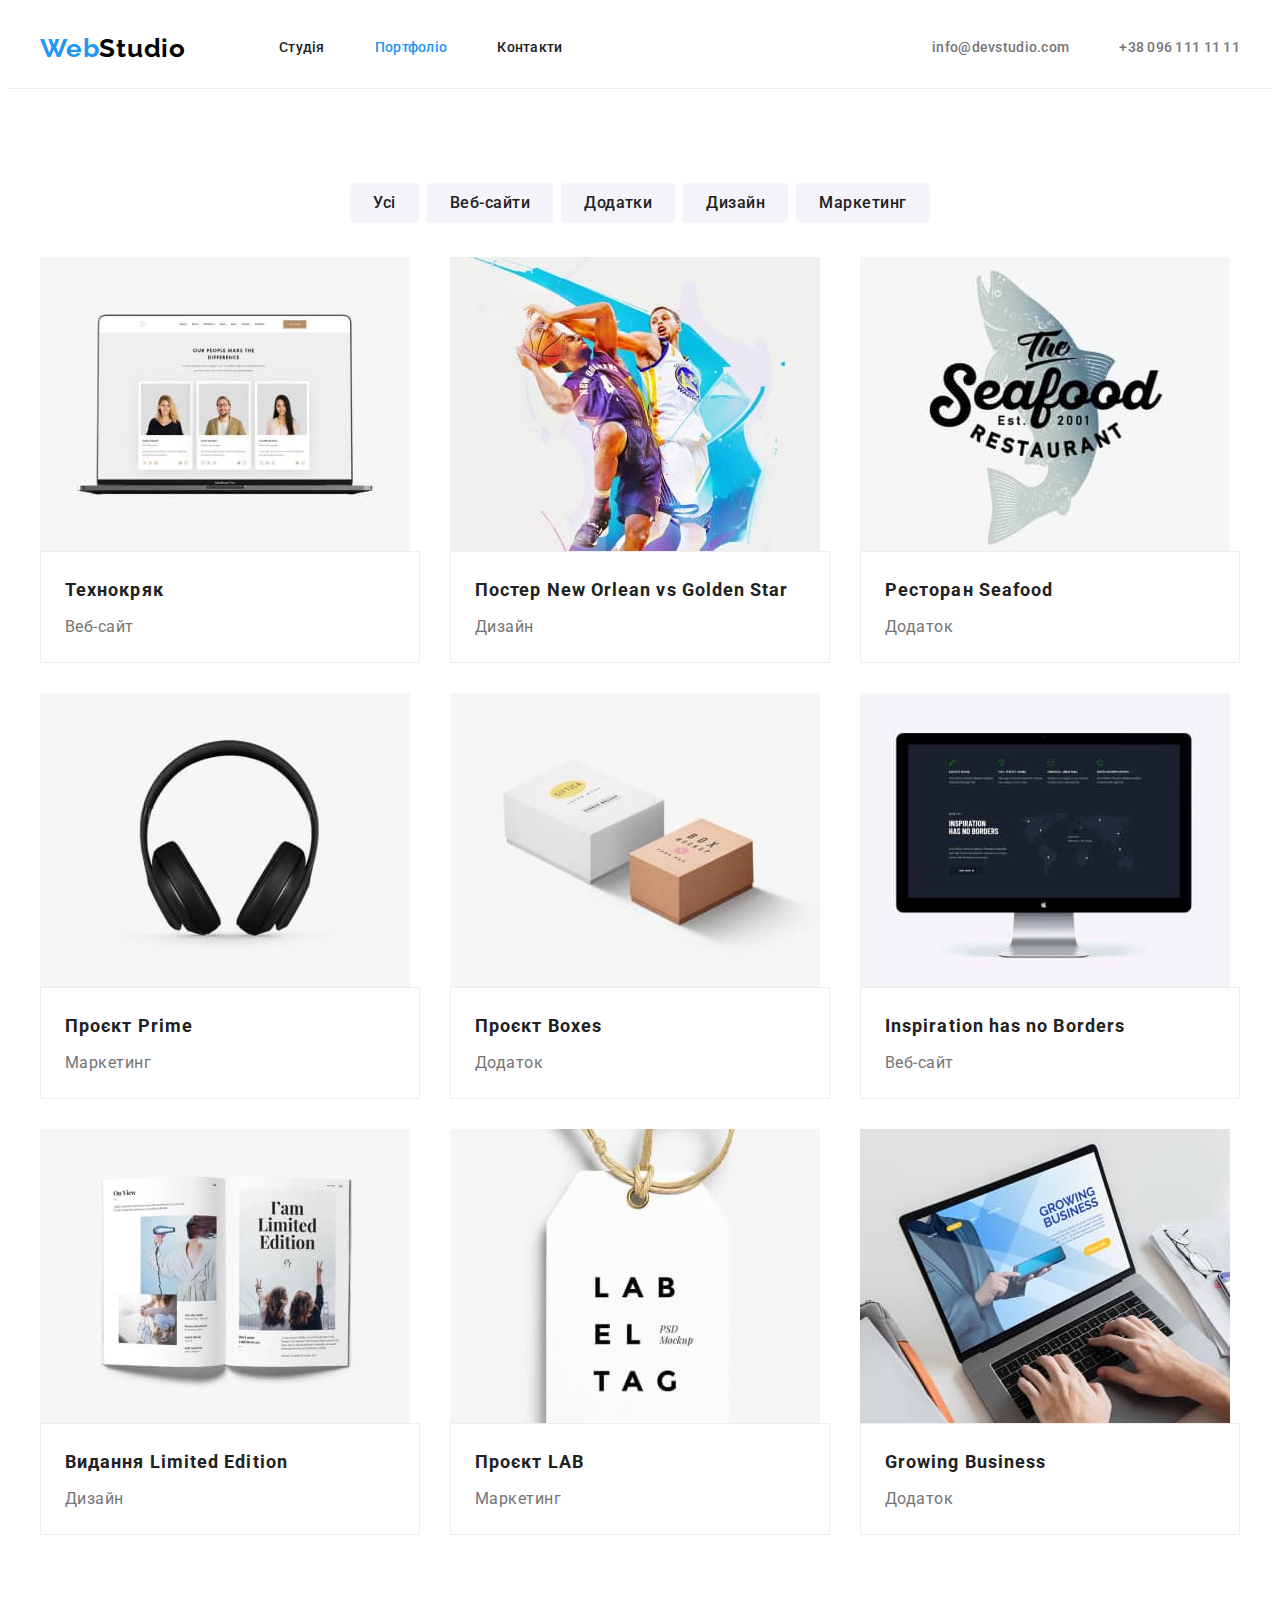
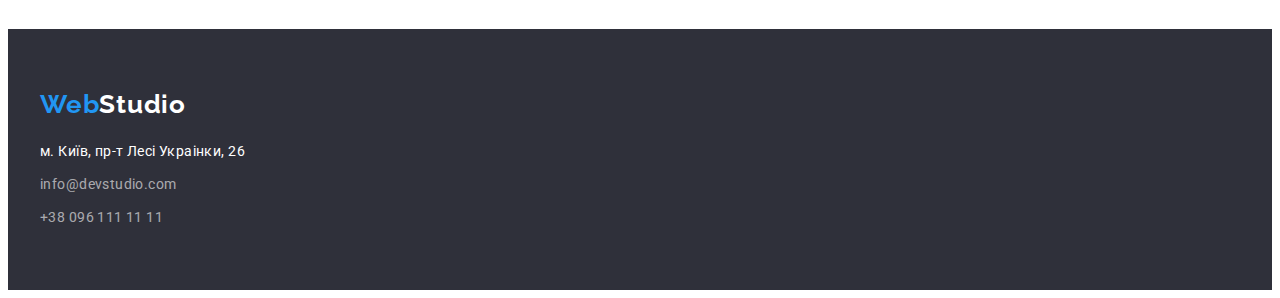
==== commit eae9cfbf: "done" ====
--- a/portfolio.html
+++ b/portfolio.html
@@ -11,9 +11,13 @@
       href="https://fonts.googleapis.com/css2?family=Raleway:wght@700&family=Roboto:wght@400;500;700;900&display=swap"
       rel="stylesheet"
     >
-    <link rel="stylesheet" href="https://cdnjs.cloudflare.com/ajax/libs/modern-normalize/1.1.0/modern-normalize.min.css"
+    <link
+      rel="stylesheet"
+      href="https://cdnjs.cloudflare.com/ajax/libs/modern-normalize/1.1.0/modern-normalize.min.css"
       integrity="sha512-wpPYUAdjBVSE4KJnH1VR1HeZfpl1ub8YT/NKx4PuQ5NmX2tKuGu6U/JRp5y+Y8XG2tV+wKQpNHVUX03MfMFn9Q=="
-      crossorigin="anonymous" referrerpolicy="no-referrer" >
+      crossorigin="anonymous"
+      referrerpolicy="no-referrer"
+    >
     <link rel="stylesheet" href="./css/styles.css" >
   </head>
 
@@ -21,18 +25,26 @@
     <header class="hat">
       <div class="container line">
         <nav class="logo-nav">
-          <a href="./index.html" class="logo">Web<span class="black-studio">Studio</span></a>
+          <a href="./index.html" class="logo"
+            >Web<span class="black-studio">Studio</span></a
+          >
           <ul class="site-nav list">
             <li class="item"><a href="./index.html" class="link">Студія</a></li>
-            <li class="item"><a href="./portfolio.html" class="link current">Портфоліо</a></li>
+            <li class="item">
+              <a href="./portfolio.html" class="link current">Портфоліо</a>
+            </li>
             <li class="item"><a href="#" class="link">Контакти</a></li>
           </ul>
         </nav>
         <ul class="hat-right list">
           <li class="item">
-            <a href="mailto:info@devstudio.com" lang="en" class="link">info@devstudio.com</a>
+            <a href="mailto:info@devstudio.com" lang="en" class="link"
+              >info@devstudio.com</a
+            >
           </li>
-          <li class="item"><a href="tel:+380961111111" class="link">+38 096 111 11 11</a></li>
+          <li class="item">
+            <a href="tel:+380961111111" class="link">+38 096 111 11 11</a>
+          </li>
         </ul>
       </div>
     </header>
@@ -41,20 +53,32 @@
         <div class="container">
           <h1 class="section-title visually-hidden">Наші проєкти</h1>
           <ul class="list buttons">
-            <li class="item"><button type="button" class="button">Усі</button></li>
-            <li class="item"><button type="button" class="button">Веб-сайти</button></li>
-            <li class="item"><button type="button" class="button">Додатки</button></li>
-            <li class="item"><button type="button" class="button">Дизайн</button></li>
-            <li class="item"><button type="button" class="button">Маркетинг</button></li>
+            <li class="item">
+              <button type="button" class="button">Усі</button>
+            </li>
+            <li class="item">
+              <button type="button" class="button">Веб-сайти</button>
+            </li>
+            <li class="item">
+              <button type="button" class="button">Додатки</button>
+            </li>
+            <li class="item">
+              <button type="button" class="button">Дизайн</button>
+            </li>
+            <li class="item">
+              <button type="button" class="button">Маркетинг</button>
+            </li>
           </ul>
           <ul class="list set-card">
             <li class="portfolio-card">
               <a href="" class="portfolio-link">
-                <img src="./images/tehnokriak.jpg" 
-                     alt="на фото відкритий ноутбук на якому зображено дві жінки та чоловік"
-                     width="370" 
-                     height="294"
-                     class="foto">
+                <img
+                  src="./images/tehnokriak.jpg"
+                  alt="на фото відкритий ноутбук на якому зображено дві жінки та чоловік"
+                  width="370"
+                  height="294"
+                  class="foto"
+                >
                 <div class="card-foot">
                   <h2 class="portfolio-title">Технокряк</h2>
                   <p class="portfolio-text">Веб-сайт</p>
@@ -63,24 +87,30 @@
             </li>
             <li class="portfolio-card">
               <a href="" class="portfolio-link">
-                <img src="./images/poster-new-orlean-vs-golden-star.jpg" 
-                     alt="на фото зображено постер з двома баскетболістами"
-                     width="370" 
-                     height="294"
-                     class="foto">
-                <div class="card-foot">
-                  <h2 class="portfolio-title">Постер New Orlean vs Golden Star</h2>
+                <img
+                  src="./images/poster-new-orlean-vs-golden-star.jpg"
+                  alt="на фото зображено постер з двома баскетболістами"
+                  width="370"
+                  height="294"
+                  class="foto"
+                >
+                <div class="card-foot">
+                  <h2 class="portfolio-title">
+                    Постер New Orlean vs Golden Star
+                  </h2>
                   <p class="portfolio-text">Дизайн</p>
                 </div>
               </a>
             </li>
             <li class="portfolio-card">
               <a href="" class="portfolio-link">
-                <img src="./images/restaurant-seafood.jpg" 
-                     alt="на фото зображено рибу та назву ресторану" 
-                     width="370"
-                     height="294"
-                     class="foto">
+                <img
+                  src="./images/restaurant-seafood.jpg"
+                  alt="на фото зображено рибу та назву ресторану"
+                  width="370"
+                  height="294"
+                  class="foto"
+                >
                 <div class="card-foot">
                   <h2 class="portfolio-title">Ресторан Seafood</h2>
                   <p class="portfolio-text">Додаток</p>
@@ -89,11 +119,13 @@
             </li>
             <li class="portfolio-card">
               <a href="" class="portfolio-link">
-                <img src="./images/project-prime.jpg" 
-                     alt="на фото зображені бездротові навушники" 
-                     width="370" 
-                     height="294"
-                     class="foto">
+                <img
+                  src="./images/project-prime.jpg"
+                  alt="на фото зображені бездротові навушники"
+                  width="370"
+                  height="294"
+                  class="foto"
+                >
                 <div class="card-foot">
                   <h2 class="portfolio-title">Проєкт Prime</h2>
                   <p class="portfolio-text">Маркетинг</p>
@@ -102,11 +134,13 @@
             </li>
             <li class="portfolio-card">
               <a href="" class="portfolio-link">
-                <img src="./images/project-boxes.jpg" 
-                     alt="на фото зображено біла і коричнева коробки" 
-                     width="370" 
-                     height="294"
-                     class="foto">
+                <img
+                  src="./images/project-boxes.jpg"
+                  alt="на фото зображено біла і коричнева коробки"
+                  width="370"
+                  height="294"
+                  class="foto"
+                >
                 <div class="card-foot">
                   <h2 class="portfolio-title">Проєкт Boxes</h2>
                   <p class="portfolio-text">Додаток</p>
@@ -115,11 +149,13 @@
             </li>
             <li class="portfolio-card">
               <a href="" class="portfolio-link">
-                <img src="./images/inspiration-has-no-borders.jpg" 
-                     alt="на фото монітор apple на якому зображено карту світу"
-                     width="370" 
-                     height="294"
-                     class="foto">
+                <img
+                  src="./images/inspiration-has-no-borders.jpg"
+                  alt="на фото монітор apple на якому зображено карту світу"
+                  width="370"
+                  height="294"
+                  class="foto"
+                >
                 <div class="card-foot">
                   <h2 class="portfolio-title">Inspiration has no Borders</h2>
                   <p class="portfolio-text">Веб-сайт</p>
@@ -128,11 +164,13 @@
             </li>
             <li class="portfolio-card">
               <a href="" class="portfolio-link">
-                <img src="./images/publishing-house-limited-edition.jpg" 
-                     alt="на фото відкрита книга" 
-                     width="370" 
-                     height="294"
-                     class="foto">
+                <img
+                  src="./images/publishing-house-limited-edition.jpg"
+                  alt="на фото відкрита книга"
+                  width="370"
+                  height="294"
+                  class="foto"
+                >
                 <div class="card-foot">
                   <h2 class="portfolio-title">Видання Limited Edition</h2>
                   <p class="portfolio-text">Дизайн</p>
@@ -141,11 +179,13 @@
             </li>
             <li class="portfolio-card">
               <a href="" class="portfolio-link">
-                <img src="./images/project-lab.jpg" 
-                     alt="на фото зображена паперова лейба з написом LAB EL TAG" 
-                     width="370"
-                     height="294"
-                     class="foto">
+                <img
+                  src="./images/project-lab.jpg"
+                  alt="на фото зображена паперова лейба з написом LAB EL TAG"
+                  width="370"
+                  height="294"
+                  class="foto"
+                >
                 <div class="card-foot">
                   <h2 class="portfolio-title">Проєкт LAB</h2>
                   <p class="portfolio-text">Маркетинг</p>
@@ -154,11 +194,13 @@
             </li>
             <li class="portfolio-card">
               <a href="" class="portfolio-link">
-                <img src="./images/growing-business.jpg" 
-                     alt="на фото ноутбук на якому відкрито сайт Growing Business"
-                     width="370" 
-                     height="294"
-                     class="foto">
+                <img
+                  src="./images/growing-business.jpg"
+                  alt="на фото ноутбук на якому відкрито сайт Growing Business"
+                  width="370"
+                  height="294"
+                  class="foto"
+                >
                 <div class="card-foot">
                   <h2 class="portfolio-title">Growing Business</h2>
                   <p class="portfolio-text">Додаток</p>
@@ -171,15 +213,24 @@
     </main>
     <footer class="floor">
       <div class="container">
-        <a href="./index.html" class="logo">Web<span class="white-studio">Studio</span></a>
+        <a href="./index.html" class="logo"
+          >Web<span class="white-studio">Studio</span></a
+        >
         <address class="contacts">
           <ul class="list">
             <li class="contacts-item">
-              <a href="https://goo.gl/maps/CPtrU1FHBa2aNyZL9" target="_blank" rel="noopener noreferrer nofollow"
-                class="link highlighter">м. Київ, пр-т Лесі Украінки, 26</a>
+              <a
+                href="https://goo.gl/maps/CPtrU1FHBa2aNyZL9"
+                target="_blank"
+                rel="noopener noreferrer nofollow"
+                class="link highlighter"
+                >м. Київ, пр-т Лесі Украінки, 26</a
+              >
             </li>
             <li class="contacts-item">
-              <a href="mailto:info@devstudio.com" lang="en" class="link">info@devstudio.com</a>
+              <a href="mailto:info@devstudio.com" lang="en" class="link"
+                >info@devstudio.com</a
+              >
             </li>
             <li class="contacts-item">
               <a href="tel:+380961111111" class="link">+38 096 111 11 11</a>
--- a/css/styles.css
+++ b/css/styles.css
@@ -1,18 +1,18 @@
 :root {
-    --primary-text-color: #757575;
-    --title-text-color: #212121;
-    --accent-color: #2196F3;
-    --text-and-primary-bg-white-color: #FFFFFF;
-    --second-bg-color: #2F303A;
-    --black-text-color-logo: #000000;
-    --buttons-and-bg-color:#F5F4FA;
-    --hero-button-active: #188CE8;
+  --primary-text-color: #757575;
+  --title-text-color: #212121;
+  --accent-color: #2196f3;
+  --text-and-primary-bg-white-color: #ffffff;
+  --second-bg-color: #2f303a;
+  --black-text-color-logo: #000000;
+  --buttons-and-bg-color: #f5f4fa;
+  --hero-button-active: #188ce8;
 }
 
 body {
-    color: var(--primary-text-color);
-    background-color: var(--text-and-primary-bg-white-color);
-    font-family: 'Roboto', sans-serif;
+  color: var(--primary-text-color);
+  background-color: var(--text-and-primary-bg-white-color);
+  font-family: "Roboto", sans-serif;
 }
 
 h1,
@@ -20,367 +20,362 @@
 h3,
 p,
 ul {
-    margin-top: 0;
-    margin-bottom: 0;
-    padding-top: 0;
-    padding-bottom: 0;
+  margin-top: 0;
+  margin-bottom: 0;
+  padding-top: 0;
+  padding-bottom: 0;
 }
 
 .container {
-    margin-left: auto;
-    margin-right: auto;
-    width: 1200px;
-    padding-left: 15px;
-    padding-right: 15px;
+  margin-left: auto;
+  margin-right: auto;
+  width: 1200px;
+  padding-left: 15px;
+  padding-right: 15px;
 }
 
 .list {
-    list-style: none;
-    padding: 0;
-    margin: 0;
+  list-style: none;
+  padding: 0;
+  margin: 0;
 }
 .foto {
-    display: block;
-    max-width: 100%;
-    height: auto;
+  display: block;
+  max-width: 100%;
+  height: auto;
 }
 
 /* ----------------------------------------шапка--------------- */
 
 .hat {
-    border-bottom-width: 1px;
-    border-bottom-style: solid;
-    border-bottom-color: #ECECEC;
-    
-    background-color: var(--text-and-primary-bg-white-color);
+  border-bottom-width: 1px;
+  border-bottom-style: solid;
+  border-bottom-color: #ececec;
+
+  background-color: var(--text-and-primary-bg-white-color);
 }
 .logo {
-    display: inline-block;
-       
-    color: var(--accent-color);
-    font-family: 'Raleway', sans-serif;
-    font-weight: 700; 
-    font-size: 26px;
-    line-height: 1.19;
-    letter-spacing: 0.03em;
-    text-decoration: none;
+  display: inline-block;
+
+  color: var(--accent-color);
+  font-family: "Raleway", sans-serif;
+  font-weight: 700;
+  font-size: 26px;
+  line-height: 1.19;
+  letter-spacing: 0.03em;
+  text-decoration: none;
 }
 .black-studio {
-    color: var(--black-text-color-logo);
-}  
+  color: var(--black-text-color-logo);
+}
 
 /*------------------------------------------site nav & hat-right header ------------------*/
 .line {
-    display: flex;
+  display: flex;
 }
 .logo-nav {
-    display: flex;
-    align-items: center;
+  display: flex;
+  align-items: center;
 }
 .link {
-    color: var(--primary-text-color);
-    font-weight: 500;
-    font-size: 14px;
-    line-height: 1.14;
-    letter-spacing: 0.02em;
-    text-decoration: none;
-} 
+  color: var(--primary-text-color);
+  font-weight: 500;
+  font-size: 14px;
+  line-height: 1.14;
+  letter-spacing: 0.02em;
+  text-decoration: none;
+}
 .site-nav {
-    display: flex;
-    align-items: center;
-    margin-left: 93px;
-}
-.site-nav .item+.item {
-    margin-left: 50px;
+  display: flex;
+  align-items: center;
+  margin-left: 93px;
+}
+.site-nav .item + .item {
+  margin-left: 50px;
 }
 .site-nav .link {
-    display: block;
-    padding-top: 32px;
-    padding-bottom: 32px;
-    color: var(--title-text-color);
+  display: block;
+  padding-top: 32px;
+  padding-bottom: 32px;
+  color: var(--title-text-color);
 }
 .hat-right {
-    display: flex;
-    align-items: center;
-    margin-left: auto;
-}
-.hat-right .item +.item{
-    margin-left: 50px;
+  display: flex;
+  align-items: center;
+  margin-left: auto;
+}
+.hat-right .item + .item {
+  margin-left: 50px;
 }
 
 .hat-right .link {
-    display: block;
-    padding-top: 32px;
-    padding-bottom: 32px;
+  display: block;
+  padding-top: 32px;
+  padding-bottom: 32px;
 }
 
 /* ----------------------------------------links footer----------------- */
 
 .contacts .link {
-    color: rgba(255, 255, 255, 0.6);
-    font-weight: 400;
-    line-height: 1.71;
-    letter-spacing: 0.03em;
+  color: rgba(255, 255, 255, 0.6);
+  font-weight: 400;
+  line-height: 1.71;
+  letter-spacing: 0.03em;
 }
 .contacts .highlighter {
-    color: var(--text-and-primary-bg-white-color);
+  color: var(--text-and-primary-bg-white-color);
 }
 .site-nav .link.current,
 .link:hover,
 .link:focus {
-    color: var(--accent-color);
+  color: var(--accent-color);
 }
 
 /* ------------------------------------------------hero------------- */
 
 .hero {
-    padding-top: 200px;
-    padding-bottom: 200px;
-    
-    background-color: var(--second-bg-color);
-    text-align: center;
-    }
-
-.hero-title{
-    margin-top: 0;
-    margin-right: auto;
-    margin-bottom: 30px;
-    margin-left: auto;
-    width: 696px;
-
-    
-    color: var(--text-and-primary-bg-white-color);
-    font-weight: 900;
-    font-size: 44px;
-    line-height: 1.36;
-    letter-spacing: 0.06em;
-    text-transform: uppercase;
+  padding-top: 200px;
+  padding-bottom: 200px;
+
+  background-color: var(--second-bg-color);
+  text-align: center;
+}
+
+.hero-title {
+  margin-top: 0;
+  margin-right: auto;
+  margin-bottom: 30px;
+  margin-left: auto;
+  width: 696px;
+
+  color: var(--text-and-primary-bg-white-color);
+  font-weight: 900;
+  font-size: 44px;
+  line-height: 1.36;
+  letter-spacing: 0.06em;
+  text-transform: uppercase;
 }
 
 /*------------------------------------------------кнопки--------------*/
 
 .button {
-    display: inline-block;
-    border: 1px solid transparent;
-    border-radius: 4px;
-    padding-top: 6px;
-    padding-right: 22px;
-    padding-bottom: 6px;
-    padding-left: 22px;
-    
-    color: var(--title-text-color);
-    background-color: var(--buttons-and-bg-color);
-
-    font-family: inherit;
-    font-weight: 500;
-    font-size: 16px;
-    line-height: 1.63;
-    text-align: center;
-    letter-spacing: 0.03em;
-    cursor: pointer;
+  display: inline-block;
+  border: 1px solid transparent;
+  border-radius: 4px;
+  padding-top: 6px;
+  padding-right: 22px;
+  padding-bottom: 6px;
+  padding-left: 22px;
+
+  color: var(--title-text-color);
+  background-color: var(--buttons-and-bg-color);
+
+  font-family: inherit;
+  font-weight: 500;
+  font-size: 16px;
+  line-height: 1.63;
+  text-align: center;
+  letter-spacing: 0.03em;
+  cursor: pointer;
 }
 .hero-button {
-    display: inline-block;
-    border: none;
-    border-radius: 4px;
-    min-width: 216px;
-    padding-top: 10px;
-    padding-right: 32px;
-    padding-bottom: 10px;
-    padding-left: 32px;
-    
-    color: var(--text-and-primary-bg-white-color);
-    background-color: var(--accent-color);
-
-    font-family: inherit;
-    font-weight: 700;
-    font-size: 16px;
-    line-height: 1.88;
-    letter-spacing: 0.06em;
-    cursor: pointer;
+  display: inline-block;
+  border: none;
+  border-radius: 4px;
+  min-width: 216px;
+  padding-top: 10px;
+  padding-right: 32px;
+  padding-bottom: 10px;
+  padding-left: 32px;
+
+  color: var(--text-and-primary-bg-white-color);
+  background-color: var(--accent-color);
+
+  font-family: inherit;
+  font-weight: 700;
+  font-size: 16px;
+  line-height: 1.88;
+  letter-spacing: 0.06em;
+  cursor: pointer;
 }
 .hero-button:active {
-    background-color: var(--hero-button-active);
+  background-color: var(--hero-button-active);
 }
 .button:hover,
 .button:focus {
-    color: var(--text-and-primary-bg-white-color);
-    background-color: var(--accent-color);
+  color: var(--text-and-primary-bg-white-color);
+  background-color: var(--accent-color);
 }
 
 /* ----------------------------------секції та заголовки-секцій----------*/
 
 .section {
-    padding-top: 94px;
-    padding-bottom: 94px;
+  padding-top: 94px;
+  padding-bottom: 94px;
 }
 
 .section-title {
-    color: var(--title-text-color);
-    font-size: 36px;
-    line-height: 1.17;
-    letter-spacing: 0.03em;
+  color: var(--title-text-color);
+  font-size: 36px;
+  line-height: 1.17;
+  letter-spacing: 0.03em;
 }
 
 /* ----------------------------------------переваги------------- */
 
 .visually-hidden {
-    position: absolute;
-    width: 1px;
-    height: 1px;
-    margin: 1px;
-    border: 0;
-    padding: 0;
-    white-space: nowrap;
-    clip-path: inset(100%);
-    clip: rect(0 0 0 0);
-    overflow: hidden;
+  position: absolute;
+  width: 1px;
+  height: 1px;
+  margin: 1px;
+  border: 0;
+  padding: 0;
+  white-space: nowrap;
+  clip-path: inset(100%);
+  clip: rect(0 0 0 0);
+  overflow: hidden;
 }
 .section.excellence {
-    padding-bottom: 0;
+  padding-bottom: 0;
 }
 .excellence-list {
-    display: flex;
-    gap: 30px;
+  display: flex;
+  gap: 30px;
 }
 .excllence-item {
-    flex-basis: calc((100% - 90px) / 4);
+  flex-basis: calc((100% - 90px) / 4);
 }
 .excellence-title {
-    margin-bottom: 10px;
-
-    color: var(--title-text-color);
-    font-size: 14px;
-    line-height: 1.14;
-    letter-spacing: 0.03em;
-    text-transform: uppercase;
+  margin-bottom: 10px;
+
+  color: var(--title-text-color);
+  font-size: 14px;
+  line-height: 1.14;
+  letter-spacing: 0.03em;
+  text-transform: uppercase;
 }
 .excellence-text {
-    color: var(--primary-text-color);
-    font-weight: 400;
-    font-size: 14px;
-    line-height: 1.71;    
-    letter-spacing: 0.03em;
+  color: var(--primary-text-color);
+  font-weight: 400;
+  font-size: 14px;
+  line-height: 1.71;
+  letter-spacing: 0.03em;
 }
 
 /* -----------------------------------------що ми робимо----------- */
 
 .work .section-title {
-    margin-bottom: 50px;
-    text-align: center;
+  margin-bottom: 50px;
+  text-align: center;
 }
 .work-list {
-    display: flex;
-    gap: 30px;
+  display: flex;
+  gap: 30px;
 }
 .work-item {
-    flex-basis: calc((100% - 60px) / 3);
+  flex-basis: calc((100% - 60px) / 3);
 }
 
 /* ------------------------------------------команда--------------- */
 
 .team {
-    background-color: var(--buttons-and-bg-color);
+  background-color: var(--buttons-and-bg-color);
 }
 .team .section-title {
-    margin-bottom: 50px;
-    text-align: center;
+  margin-bottom: 50px;
+  text-align: center;
 }
 .team-list {
-    display: flex;
-    gap: 30px;
+  display: flex;
+  gap: 30px;
 }
 .team-card {
-    flex-basis: calc((100% - 90px) / 4);
-    background-color: var(--text-and-primary-bg-white-color);
-
-    box-shadow: 0px 1px 3px rgba(0, 0, 0, 0.12), 
-                0px 1px 1px rgba(0, 0, 0, 0.14), 
-                0px 2px 1px rgba(0, 0, 0, 0.2);
-    border-radius: 0px 0px 4px 4px;
+  flex-basis: calc((100% - 90px) / 4);
+  background-color: var(--text-and-primary-bg-white-color);
+
+  box-shadow: 0px 1px 3px rgba(0, 0, 0, 0.12), 0px 1px 1px rgba(0, 0, 0, 0.14),
+    0px 2px 1px rgba(0, 0, 0, 0.2);
+  border-radius: 0px 0px 4px 4px;
 }
 .team .card-foot {
-    padding-top: 30px;
-    padding-bottom: 30px;
-    text-align: center;
+  padding-top: 30px;
+  padding-bottom: 30px;
+  text-align: center;
 }
 .team-title {
-    margin-bottom: 10px;
-
-    color: var(--title-text-color);
-    font-weight: 500;
-    font-size: 16px;
-    line-height: 1.19;
-    letter-spacing: 0.03em;
+  margin-bottom: 10px;
+
+  color: var(--title-text-color);
+  font-weight: 500;
+  font-size: 16px;
+  line-height: 1.19;
+  letter-spacing: 0.03em;
 }
 .team-text {
-    font-weight: 400;
-    font-size: 16px;
-    line-height: 1.19;
-    letter-spacing: 0.03em;
+  font-weight: 400;
+  font-size: 16px;
+  line-height: 1.19;
+  letter-spacing: 0.03em;
 }
 
 /* --------------------------------------------підлога------------- */
 
 .floor {
-    background-color: var(--second-bg-color);
-    padding-top: 60px;
-    padding-bottom: 60px;
+  background-color: var(--second-bg-color);
+  padding-top: 60px;
+  padding-bottom: 60px;
 }
 .white-studio {
-    color: var(--text-and-primary-bg-white-color);
+  color: var(--text-and-primary-bg-white-color);
 }
 .contacts {
-    margin-top: 20px;
-    font-style: normal;
-}
-.floor .contacts-item +.contacts-item {
-    margin-top: 9px;
+  margin-top: 20px;
+  font-style: normal;
+}
+.floor .contacts-item + .contacts-item {
+  margin-top: 9px;
 }
 
 /* --------------------------------page Portfolio-------- */
 
 /* ----------------------------------фільтр------------------ */
 .buttons {
-    display: flex;
-    justify-content: center;
-    margin-bottom: 34px;
-}
-.buttons .item +.item {
-    margin-left: 8px;
+  display: flex;
+  justify-content: center;
+  margin-bottom: 34px;
+}
+.buttons .item + .item {
+  margin-left: 8px;
 }
 /* ----------------------------портфоліо картки-------------------- */
 .portfolio .set-card {
-    display: flex;
-    flex-wrap: wrap;
-    gap: 30px;
+  display: flex;
+  flex-wrap: wrap;
+  gap: 30px;
 }
 .portfolio-card {
-    flex-basis: calc((100% - 60px) / 3);
-    border: 1px solid #EEEEEE;
-}
-.portfolio-link { 
-    text-decoration: none;
+  flex-basis: calc((100% - 60px) / 3);
+}
+.portfolio-link {
+  text-decoration: none;
 }
 .portfolio .card-foot {
-    padding-top: 20px;
-    padding-right: 24px;
-    padding-bottom: 20px;
-    padding-left: 24px;
+  padding-top: 20px;
+  padding-right: 24px;
+  padding-bottom: 20px;
+  padding-left: 24px;
+  border: 1px solid #eeeeee;
 }
 .portfolio-title {
-    margin-bottom: 4px;
-
-    color: var(--title-text-color);
-    font-size: 18px;
-    line-height: 2;
-    letter-spacing: 0.06em;
+  margin-bottom: 4px;
+
+  color: var(--title-text-color);
+  font-size: 18px;
+  line-height: 2;
+  letter-spacing: 0.06em;
 }
 .portfolio-text {
-    color: var(--primary-text-color);
-    line-height: 1.88;
-    letter-spacing: 0.03em;
-}
-
-
-
+  color: var(--primary-text-color);
+  line-height: 1.88;
+  letter-spacing: 0.03em;
+}
